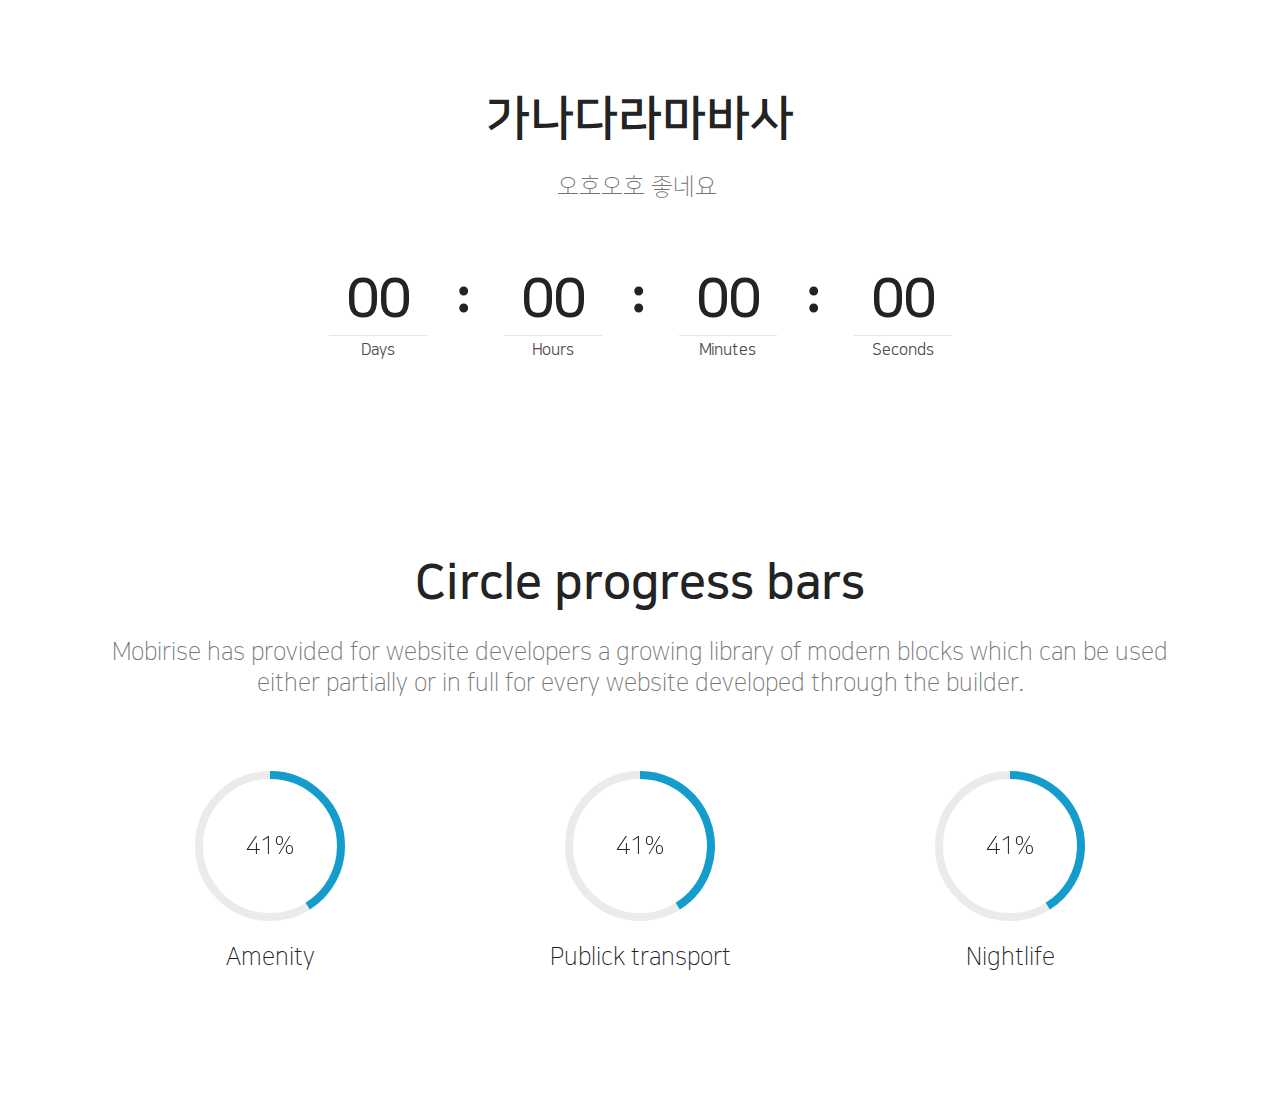
==== index.html @ 9efd8851 "create github pages" ====
<!DOCTYPE html>
<html  >
<head>
  <!-- Site made with Mobirise Website Builder v4.12.3, https://mobirise.com -->
  <meta charset="UTF-8">
  <meta http-equiv="X-UA-Compatible" content="IE=edge">
  <meta name="generator" content="Mobirise v4.12.3, mobirise.com">
  <meta name="viewport" content="width=device-width, initial-scale=1, minimum-scale=1">
  <link rel="shortcut icon" href="assets/images/logo4.png" type="image/x-icon">
  <meta name="description" content="">
  
  
  <title>Home</title>
  <link rel="stylesheet" href="assets/bootstrap/css/bootstrap.min.css">
  <link rel="stylesheet" href="assets/bootstrap/css/bootstrap-grid.min.css">
  <link rel="stylesheet" href="assets/bootstrap/css/bootstrap-reboot.min.css">
  <link rel="stylesheet" href="assets/tether/tether.min.css">
  <link rel="stylesheet" href="assets/as-pie-progress/css/progress.min.css">
  <link rel="stylesheet" href="assets/theme/css/style.css">
  <link href="assets/fonts/style.css" rel="stylesheet">
  <link rel="preload" as="style" href="assets/mobirise/css/mbr-additional.css"><link rel="stylesheet" href="assets/mobirise/css/mbr-additional.css" type="text/css">
  
  
  
</head>
<body>
  <section class="countdown1 cid-rYhHGuuMRI" id="countdown1-1">
    
    
    
    <div class="container ">
        <h2 class="mbr-section-title pb-3 align-center mbr-fonts-style display-2">가나다라마바사</h2>
        <h3 class="mbr-section-subtitle align-center mbr-fonts-style display-5">오호오호 좋네요&nbsp;</h3>
        
    </div>
    <div class="container countdown-cont align-center">
        <div class="daysCountdown col-xs-3 col-sm-3 col-md-3" title="Days"></div>
        <div class="hoursCountdown col-xs-3 col-sm-3 col-md-3" title="Hours"></div> 
        <div class="minutesCountdown col-xs-3 col-sm-3 col-md-3" title="Minutes"></div> 
        <div class="secondsCountdown col-xs-3 col-sm-3 col-md-3" title="Seconds"></div>
        <div class="countdown pt-5 mt-2" data-due-date="2018/01/01"> 
        </div>
    </div>
</section>

<section class="engine"><a href="https://mobirise.info/m">free web design templates</a></section><section class="progress-bars3 cid-rYhHFiGrD3" id="progress-bars3-0">
 
     

    
    
    <div class="container">
        <h2 class="mbr-section-title pb-3 align-center mbr-fonts-style display-2">
            Circle progress bars
        </h2>

        <h3 class="mbr-section-subtitle mbr-fonts-style display-5">
            Mobirise has provided for website developers a growing library of modern blocks which can be used either partially or in full for every website developed through the builder.
        </h3>
    
        <div class="media-container-row pt-5 mt-2">
            <div class="card p-3 align-center">
                <div class="wrap">
                    <div class="pie_progress progress1" role="progressbar" data-goal="50">
                        <p class="pie_progress__number mbr-fonts-style display-5"></p>
                    </div>
                </div> 
                <div class="mbr-crt-title pt-3">
                    <h4 class="card-title py-2 mbr-fonts-style display-5">
                        Amenity
                    </h4>
                </div>                 
            </div>

            <div class="card p-3 align-center">
                <div class="wrap">
                    <div class="pie_progress progress2" role="progressbar" data-goal="60">
                        <p class="pie_progress__number mbr-fonts-style display-5"></p>
                    </div>
                </div> 
                <div class="mbr-crt-title pt-3">
                    <h4 class="card-title py-2 mbr-fonts-style display-5">
                        Publick transport
                    </h4>
                </div>                 
            </div>

            <div class="card p-3 align-center">
                <div class="wrap">
                    <div class="pie_progress progress3" role="progressbar" data-goal="77">
                        <p class="pie_progress__number mbr-fonts-style display-5">77%</p>
                    </div>
                </div> 
                <div class="mbr-crt-title pt-3">
                    <h4 class="card-title py-2 mbr-fonts-style display-5">
                        Nightlife
                    </h4>
                </div>                 
            </div>

            

            

            
        </div>
</div></section>


  <script src="assets/web/assets/jquery/jquery.min.js"></script>
  <script src="assets/popper/popper.min.js"></script>
  <script src="assets/bootstrap/js/bootstrap.min.js"></script>
  <script src="assets/tether/tether.min.js"></script>
  <script src="assets/smoothscroll/smooth-scroll.js"></script>
  <script src="assets/countdown/jquery.countdown.min.js"></script>
  <script src="assets/as-pie-progress/jquery-as-pie-progress.min.js"></script>
  <script src="assets/theme/js/script.js"></script>
  
  
</body>
</html>
---- assets/as-pie-progress/css/progress.min.css ----
/**
* jQuery asPieProgress
* A jQuery plugin that animate the progress bar
* Compiled: Fri Sep 02 2016 14:07:00 GMT+0800 (CST)
* @version v0.3.4
* @link https://github.com/amazingSurge/jquery-asPieProgress
* @copyright LGPL-3.0
*/
.pie_progress{position:relative;text-align:center;-webkit-transform-style:preserve-3d;transform-style:preserve-3d}.pie_progress svg{margin:0 auto}.pie_progress__content,.pie_progress__icon,.pie_progress__label,.pie_progress__number{position:absolute;top:50%;left:0;width:100%;-webkit-transform:translateY(-50%);-ms-transform:translateY(-50%);transform:translateY(-50%)}.pie_progress__number{font-size:42px}.pie_progress__label{margin-top:32px;font-size:12px}.pie_progress__svg{position:relative;display:inline-block;width:100%;padding-bottom:100%;overflow:hidden;vertical-align:middle}.pie_progress__svg svg{position:absolute;top:0;left:0;display:inline-block}
---- assets/theme/css/style.css ----
@charset "UTF-8";
/*!
 * Mobirise v4 theme (https://mobirise.com/)
 * Copyright 2017 Mobirise
 */
section {
  background-color: #eeeeee;
}

body {
  font-style: normal;
  line-height: 1.5;
}

section,
.container,
.container-fluid {
  position: relative;
  word-wrap: break-word;
}

a.mbr-iconfont:hover {
  text-decoration: none;
}

.article .lead p,
.article .lead ul,
.article .lead ol,
.article .lead pre,
.article .lead blockquote {
  margin-bottom: 0;
}

ul,
ol,
pre,
blockquote {
  margin-bottom: 2.3125rem;
}

pre {
  background: #f4f4f4;
  padding: 10px 24px;
  white-space: pre-wrap;
}

.inactive {
  -webkit-user-select: none;
  -moz-user-select: none;
  -ms-user-select: none;
  user-select: none;
  pointer-events: none;
  -webkit-user-drag: none;
  user-drag: none;
}

.mbr-section__comments .row {
  justify-content: center;
  -webkit-justify-content: center;
}

a {
  font-style: normal;
  font-weight: 400;
  cursor: pointer;
}
a, a:hover {
  text-decoration: none;
}

figure {
  margin-bottom: 0;
}

body {
  color: #232323;
}

h1,
h2,
h3,
h4,
h5,
h6,
.h1,
.h2,
.h3,
.h4,
.h5,
.h6,
.display-1,
.display-2,
.display-3,
.display-4 {
  line-height: 1;
  word-break: break-word;
  word-wrap: break-word;
}

.mbr-section-title {
  font-style: normal;
  line-height: 1.2;
}

.mbr-section-subtitle {
  line-height: 1.3;
}

.mbr-text {
  font-style: normal;
  line-height: 1.6;
}

b,
strong {
  font-weight: bold;
}

blockquote {
  padding: 10px 0 10px 20px;
  position: relative;
  border-left: 2px solid;
  border-color: #ff3366;
}

input:-webkit-autofill, input:-webkit-autofill:hover, input:-webkit-autofill:focus, input:-webkit-autofill:active {
  transition-delay: 9999s;
  transition-property: background-color, color;
}

textarea[type=hidden] {
  display: none;
}

body {
  position: relative;
}

section {
  background-position: 50% 50%;
  background-repeat: no-repeat;
  background-size: cover;
}
section .mbr-background-video,
section .mbr-background-video-preview {
  position: absolute;
  bottom: 0;
  left: 0;
  right: 0;
  top: 0;
}

.hidden {
  visibility: hidden;
}

.mbr-z-index20 {
  z-index: 20;
}

/*! Base colors */
.mbr-white {
  color: #ffffff;
}

.mbr-black {
  color: #000000;
}

.mbr-bg-white {
  background-color: #ffffff;
}

.mbr-bg-black {
  background-color: #000000;
}

/*! Text-aligns */
.align-left {
  text-align: left;
}

.align-center {
  text-align: center;
}

.align-right {
  text-align: right;
}

@media (max-width: 767px) {
  .align-left,
.align-center,
.align-right,
.mbr-section-btn,
.mbr-section-title {
    text-align: center;
  }
}
/*! Font-weight  */
.mbr-light {
  font-weight: 300;
}

.mbr-regular {
  font-weight: 400;
}

.mbr-semibold {
  font-weight: 500;
}

.mbr-bold {
  font-weight: 700;
}

/*! Media  */
.media-size-item {
  -webkit-flex: 1 1 auto;
  -moz-flex: 1 1 auto;
  -ms-flex: 1 1 auto;
  -o-flex: 1 1 auto;
  flex: 1 1 auto;
}

.media-content {
  -webkit-flex-basis: 100%;
  flex-basis: 100%;
}

.media-container-row {
  display: -ms-flexbox;
  display: -webkit-flex;
  display: flex;
  -webkit-flex-direction: row;
  -ms-flex-direction: row;
  flex-direction: row;
  -webkit-flex-wrap: wrap;
  -ms-flex-wrap: wrap;
  flex-wrap: wrap;
  -webkit-justify-content: center;
  -ms-flex-pack: center;
  justify-content: center;
  -webkit-align-content: center;
  -ms-flex-line-pack: center;
  align-content: center;
  -webkit-align-items: start;
  -ms-flex-align: start;
  align-items: start;
}
.media-container-row .media-size-item {
  width: 400px;
}

.media-container-column {
  display: -ms-flexbox;
  display: -webkit-flex;
  display: flex;
  -webkit-flex-direction: column;
  -ms-flex-direction: column;
  flex-direction: column;
  -webkit-flex-wrap: wrap;
  -ms-flex-wrap: wrap;
  flex-wrap: wrap;
  -webkit-justify-content: center;
  -ms-flex-pack: center;
  justify-content: center;
  -webkit-align-content: center;
  -ms-flex-line-pack: center;
  align-content: center;
  -webkit-align-items: stretch;
  -ms-flex-align: stretch;
  align-items: stretch;
}
.media-container-column > * {
  width: 100%;
}

@media (min-width: 992px) {
  .media-container-row {
    -webkit-flex-wrap: nowrap;
    -ms-flex-wrap: nowrap;
    flex-wrap: nowrap;
  }
}
figure {
  overflow: hidden;
}

figure[mbr-media-size] {
  transition: width 0.1s;
}

.mbr-figure img,
.mbr-figure iframe {
  display: block;
  width: 100%;
}

.card {
  background-color: transparent;
  border: none;
}

.card-box {
  width: 100%;
}

.card-img {
  text-align: center;
  flex-shrink: 0;
  -webkit-flex-shrink: 0;
}

.media {
  max-width: 100%;
  margin: 0 auto;
}

.mbr-figure {
  -ms-flex-item-align: center;
  -ms-grid-row-align: center;
  -webkit-align-self: center;
  align-self: center;
}

.media-container > div {
  max-width: 100%;
}

.mbr-figure img,
.card-img img {
  width: 100%;
}

@media (max-width: 991px) {
  .media-size-item {
    width: auto !important;
  }

  .media {
    width: auto;
  }

  .mbr-figure {
    width: 100% !important;
  }
}
/*! Buttons */
.btn {
  font-weight: 500;
  border-width: 2px;
  font-style: normal;
  letter-spacing: 1px;
  margin: 0.4rem 0.8rem;
  white-space: normal;
  -webkit-transition: all 0.3s ease-in-out;
  -moz-transition: all 0.3s ease-in-out;
  transition: all 0.3s ease-in-out;
  display: inline-flex;
  align-items: center;
  justify-content: center;
  word-break: break-word;
  -webkit-align-items: center;
  -webkit-justify-content: center;
  display: -webkit-inline-flex;
}

.btn-sm {
  font-weight: 500;
  letter-spacing: 1px;
  -webkit-transition: all 0.3s ease-in-out;
  -moz-transition: all 0.3s ease-in-out;
  transition: all 0.3s ease-in-out;
}

.btn-md {
  font-weight: 500;
  letter-spacing: 1px;
  margin: 0.4rem 0.8rem !important;
  -webkit-transition: all 0.3s ease-in-out;
  -moz-transition: all 0.3s ease-in-out;
  transition: all 0.3s ease-in-out;
}

.btn-lg {
  font-weight: 500;
  letter-spacing: 1px;
  margin: 0.4rem 0.8rem !important;
  -webkit-transition: all 0.3s ease-in-out;
  -moz-transition: all 0.3s ease-in-out;
  transition: all 0.3s ease-in-out;
}

.mbr-section-btn {
  margin-left: -0.25rem;
  margin-right: -0.25rem;
  font-size: 0;
}

nav .mbr-section-btn {
  margin-left: 0rem;
  margin-right: 0rem;
}

.btn-form {
  border-radius: 0;
}
.btn-form:hover {
  cursor: pointer;
}

/*! Btn icon margin */
.btn .mbr-iconfont,
.btn.btn-sm .mbr-iconfont {
  cursor: pointer;
  margin-right: 0.5rem;
}

.btn.btn-md .mbr-iconfont,
.btn.btn-md .mbr-iconfont {
  margin-right: 0.8rem;
}

.mbr-regular {
  font-weight: 400;
}

.mbr-semibold {
  font-weight: 500;
}

.mbr-bold {
  font-weight: 700;
}

[type=submit] {
  -webkit-appearance: none;
}

/*! Full-screen */
.mbr-fullscreen .mbr-overlay {
  min-height: 100vh;
}

.mbr-fullscreen {
  display: flex;
  display: -webkit-flex;
  display: -moz-flex;
  display: -ms-flex;
  display: -o-flex;
  align-items: center;
  -webkit-align-items: center;
  min-height: 100vh;
  padding-top: 3rem;
  padding-bottom: 3rem;
}

/*! Map */
.map {
  height: 25rem;
  position: relative;
}
.map iframe {
  width: 100%;
  height: 100%;
}

.mbr-overlay {
  background-color: #000;
  bottom: 0;
  left: 0;
  opacity: 0.5;
  position: absolute;
  right: 0;
  top: 0;
  z-index: 0;
  pointer-events: none;
}

/* Form */
blockquote {
  font-style: italic;
  padding: 10px 0 10px 20px;
  font-size: 1.09rem;
  position: relative;
  border-width: 3px;
}

.form-control {
  background-color: #f5f5f5;
  box-shadow: none;
  color: #565656;
  line-height: 1.43;
  min-height: 3.5em;
  padding: 1.07em 0.5em;
}
.form-control, .form-control:focus {
  border: 1px solid #e8e8e8;
}
.form-active .form-control:invalid {
  border-color: red;
}

.form-control-label {
  position: relative;
  cursor: pointer;
  margin-bottom: 0.357em;
  padding: 0;
}

.alert {
  color: #ffffff;
  border-radius: 0;
  border: 0;
  font-size: 0.875rem;
  line-height: 1.5;
  margin-bottom: 1.875rem;
  padding: 1.25rem;
  position: relative;
}
.alert.alert-form::after {
  background-color: inherit;
  bottom: -7px;
  content: "";
  display: block;
  height: 14px;
  left: 50%;
  margin-left: -7px;
  position: absolute;
  transform: rotate(45deg);
  width: 14px;
  -webkit-transform: rotate(45deg);
}

.form-asterisk {
  font-family: initial;
  position: absolute;
  top: -2px;
  font-weight: normal;
}

/*! Scroll to top arrow */
#scrollToTop a i:before {
  content: "";
  position: absolute;
  height: 40%;
  top: 25%;
  background: #fff;
  width: 2px;
  left: calc(50% - 1px);
}
#scrollToTop a i:after {
  content: "";
  position: absolute;
  display: block;
  border-top: 2px solid #fff;
  border-right: 2px solid #fff;
  width: 40%;
  height: 40%;
  left: 30%;
  bottom: 30%;
  transform: rotate(135deg);
  -webkit-transform: rotate(135deg);
}

.mbr-arrow-up {
  bottom: 25px;
  right: 90px;
  position: fixed;
  text-align: right;
  z-index: 5000;
  color: #ffffff;
  font-size: 32px;
  transform: rotate(180deg);
  -webkit-transform: rotate(180deg);
}

.mbr-arrow-up a {
  background: rgba(0, 0, 0, 0.2);
  border-radius: 3px;
  color: #fff;
  display: inline-block;
  height: 60px;
  width: 60px;
  outline-style: none !important;
  position: relative;
  text-decoration: none;
  transition: all 0.3s ease-in-out;
  cursor: pointer;
  text-align: center;
}
.mbr-arrow-up a:hover {
  background-color: rgba(0, 0, 0, 0.4);
}
.mbr-arrow-up a i {
  line-height: 60px;
}

.mbr-arrow-up-icon {
  display: block;
  color: #fff;
}

.mbr-arrow-up-icon::before {
  content: "›";
  display: inline-block;
  font-family: serif;
  font-size: 32px;
  line-height: 1;
  font-style: normal;
  position: relative;
  top: 6px;
  left: -4px;
  -webkit-transform: rotate(-90deg);
  transform: rotate(-90deg);
}

/*! Arrow Down */
.mbr-arrow {
  position: absolute;
  bottom: 45px;
  left: 50%;
  width: 60px;
  height: 60px;
  cursor: pointer;
  background-color: rgba(80, 80, 80, 0.5);
  border-radius: 50%;
  -webkit-transform: translateX(-50%);
  transform: translateX(-50%);
}
.mbr-arrow > a {
  display: inline-block;
  text-decoration: none;
  outline-style: none;
  -webkit-animation: arrowdown 1.7s ease-in-out infinite;
  animation: arrowdown 1.7s ease-in-out infinite;
}
.mbr-arrow > a > i {
  position: absolute;
  top: -2px;
  left: 15px;
  font-size: 2rem;
}

@keyframes arrowdown {
  0% {
    transform: translateY(0px);
    -webkit-transform: translateY(0px);
  }
  50% {
    transform: translateY(-5px);
    -webkit-transform: translateY(-5px);
  }
  100% {
    transform: translateY(0px);
    -webkit-transform: translateY(0px);
  }
}
@-webkit-keyframes arrowdown {
  0% {
    transform: translateY(0px);
    -webkit-transform: translateY(0px);
  }
  50% {
    transform: translateY(-5px);
    -webkit-transform: translateY(-5px);
  }
  100% {
    transform: translateY(0px);
    -webkit-transform: translateY(0px);
  }
}
@media (max-width: 500px) {
  .mbr-arrow-up {
    left: 50%;
    right: auto;
    transform: translateX(-50%) rotate(180deg);
    -webkit-transform: translateX(-50%) rotate(180deg);
  }
}
/*Gradients animation*/
@keyframes gradient-animation {
  from {
    background-position: 0% 100%;
    animation-timing-function: ease-in-out;
  }
  to {
    background-position: 100% 0%;
    animation-timing-function: ease-in-out;
  }
}
@-webkit-keyframes gradient-animation {
  from {
    background-position: 0% 100%;
    animation-timing-function: ease-in-out;
  }
  to {
    background-position: 100% 0%;
    animation-timing-function: ease-in-out;
  }
}
.bg-gradient {
  background-size: 200% 200%;
  animation: gradient-animation 5s infinite alternate;
  -webkit-animation: gradient-animation 5s infinite alternate;
}

.menu .navbar-brand {
  display: -webkit-flex;
}
.menu .navbar-brand span {
  display: flex;
  display: -webkit-flex;
}
.menu .navbar-brand .navbar-caption-wrap {
  display: -webkit-flex;
}
.menu .navbar-brand .navbar-logo img {
  display: -webkit-flex;
}
@media (min-width: 768px) and (max-width: 1023px) {
  .menu .navbar-toggleable-sm .navbar-nav {
    display: -webkit-box;
    display: -webkit-flex;
    display: -ms-flexbox;
  }
}
@media (max-width: 1023px) {
  .menu .navbar-collapse {
    max-height: 93.5vh;
  }
  .menu .navbar-collapse.show {
    overflow: auto;
  }
}
@media (min-width: 1024px) {
  .menu .navbar-nav.nav-dropdown {
    display: -webkit-flex;
  }
  .menu .navbar-toggleable-sm .navbar-collapse {
    display: -webkit-flex !important;
  }
  .menu .collapsed .navbar-collapse {
    max-height: 93.5vh;
  }
  .menu .collapsed .navbar-collapse.show {
    overflow: auto;
  }
}
@media (max-width: 767px) {
  .menu .navbar-collapse {
    max-height: 80vh;
  }
}

/* Others*/
.note-check a[data-value=Rubik] {
  font-style: normal;
}

.mbr-arrow a {
  color: #ffffff;
}

@media (max-width: 767px) {
  .mbr-arrow {
    display: none;
  }
}
.navbar {
  display: -webkit-flex;
  -webkit-flex-wrap: wrap;
  -webkit-align-items: center;
  -webkit-justify-content: space-between;
}

.navbar-collapse {
  -webkit-flex-basis: 100%;
  -webkit-flex-grow: 1;
  -webkit-align-items: center;
}

.nav-dropdown .link {
  padding: 0.667em 1.667em !important;
  margin: 0 !important;
}

.nav {
  display: -webkit-flex;
  -webkit-flex-wrap: wrap;
}

.row {
  display: -webkit-flex;
  -webkit-flex-wrap: wrap;
}

.justify-content-center {
  -webkit-justify-content: center;
}

.form-inline {
  display: -webkit-flex;
  -webkit-flex-flow: row wrap;
  -webkit-align-items: center;
}

.card-wrapper {
  -webkit-flex: 1;
}

.carousel-control {
  z-index: 10;
  display: -webkit-flex;
  -webkit-align-items: center;
  -webkit-justify-content: center;
}

.carousel-controls {
  display: -webkit-flex;
}

.media {
  display: -webkit-flex;
}

.form-group:focus {
  outline: none;
}

.jq-selectbox__select {
  padding: 1.07em 0.5em;
  position: absolute;
  top: 0;
  left: 0;
  width: 100%;
}

.jq-selectbox__dropdown {
  position: absolute;
  top: 100%;
  left: 0 !important;
  width: 100% !important;
}

.jq-selectbox__trigger-arrow {
  transform: translateY(-50%);
}

.jq-selectbox li {
  padding: 1.07em 0.5em;
}

input[type=range] {
  padding-left: 0 !important;
  padding-right: 0 !important;
}

.modal-dialog,
.modal-content {
  height: 100%;
}

.modal-dialog .carousel-inner {
  height: calc(100vh - 1.75rem);
}
@media (max-width: 575px) {
  .modal-dialog .carousel-inner {
    height: calc(100vh - 1rem);
  }
}

.carousel-item {
  text-align: center;
}

.carousel-item img {
  margin: auto;
}

.navbar-toggler {
  -webkit-align-self: flex-start;
  -ms-flex-item-align: start;
  align-self: flex-start;
  padding: 0.25rem 0.75rem;
  font-size: 1.25rem;
  line-height: 1;
  background: transparent;
  border: 1px solid transparent;
  -webkit-border-radius: 0.25rem;
  border-radius: 0.25rem;
}

.navbar-toggler:focus,
.navbar-toggler:hover {
  text-decoration: none;
}

.navbar-toggler-icon {
  display: inline-block;
  width: 1.5em;
  height: 1.5em;
  vertical-align: middle;
  content: "";
  background: no-repeat center center;
  -webkit-background-size: 100% 100%;
  -o-background-size: 100% 100%;
  background-size: 100% 100%;
}

.navbar-toggler-left {
  position: absolute;
  left: 1rem;
}

.navbar-toggler-right {
  position: absolute;
  right: 1rem;
}

@media (max-width: 575px) {
  .navbar-toggleable .navbar-nav .dropdown-menu {
    position: static;
    float: none;
  }

  .navbar-toggleable > .container {
    padding-right: 0;
    padding-left: 0;
  }
}
@media (min-width: 576px) {
  .navbar-toggleable {
    -webkit-box-orient: horizontal;
    -webkit-box-direction: normal;
    -webkit-flex-direction: row;
    -ms-flex-direction: row;
    flex-direction: row;
    -webkit-flex-wrap: nowrap;
    -ms-flex-wrap: nowrap;
    flex-wrap: nowrap;
    -webkit-box-align: center;
    -webkit-align-items: center;
    -ms-flex-align: center;
    align-items: center;
  }

  .navbar-toggleable .navbar-nav {
    -webkit-box-orient: horizontal;
    -webkit-box-direction: normal;
    -webkit-flex-direction: row;
    -ms-flex-direction: row;
    flex-direction: row;
  }

  .navbar-toggleable .navbar-nav .nav-link {
    padding-right: 0.5rem;
    padding-left: 0.5rem;
  }

  .navbar-toggleable > .container {
    display: -webkit-box;
    display: -webkit-flex;
    display: -ms-flexbox;
    display: flex;
    -webkit-flex-wrap: nowrap;
    -ms-flex-wrap: nowrap;
    flex-wrap: nowrap;
    -webkit-box-align: center;
    -webkit-align-items: center;
    -ms-flex-align: center;
    align-items: center;
  }

  .navbar-toggleable .navbar-collapse {
    display: -webkit-box !important;
    display: -webkit-flex !important;
    display: -ms-flexbox !important;
    display: flex !important;
    width: 100%;
  }

  .navbar-toggleable .navbar-toggler {
    display: none;
  }
}
@media (max-width: 767px) {
  .navbar-toggleable-sm .navbar-nav .dropdown-menu {
    position: static;
    float: none;
  }

  .navbar-toggleable-sm > .container {
    padding-right: 0;
    padding-left: 0;
  }
}
@media (min-width: 768px) {
  .navbar-toggleable-sm {
    -webkit-box-orient: horizontal;
    -webkit-box-direction: normal;
    -webkit-flex-direction: row;
    -ms-flex-direction: row;
    flex-direction: row;
    -webkit-flex-wrap: nowrap;
    -ms-flex-wrap: nowrap;
    flex-wrap: nowrap;
    -webkit-box-align: center;
    -webkit-align-items: center;
    -ms-flex-align: center;
    align-items: center;
  }

  .navbar-toggleable-sm .navbar-nav {
    -webkit-box-orient: horizontal;
    -webkit-box-direction: normal;
    -webkit-flex-direction: row;
    -ms-flex-direction: row;
    flex-direction: row;
  }

  .navbar-toggleable-sm .navbar-nav .nav-link {
    padding-right: 0.5rem;
    padding-left: 0.5rem;
  }

  .navbar-toggleable-sm > .container {
    display: -webkit-box;
    display: -webkit-flex;
    display: -ms-flexbox;
    display: flex;
    -webkit-flex-wrap: nowrap;
    -ms-flex-wrap: nowrap;
    flex-wrap: nowrap;
    -webkit-box-align: center;
    -webkit-align-items: center;
    -ms-flex-align: center;
    align-items: center;
  }

  .navbar-toggleable-sm .navbar-collapse {
    display: none;
    width: 100%;
  }

  .navbar-toggleable-sm .navbar-toggler {
    display: none;
  }
}
@media (max-width: 1023px) {
  .navbar-toggleable-md .navbar-nav .dropdown-menu {
    position: static;
    float: none;
  }

  .navbar-toggleable-md > .container {
    padding-right: 0;
    padding-left: 0;
  }
}
@media (min-width: 1024px) {
  .navbar-toggleable-md {
    -webkit-box-orient: horizontal;
    -webkit-box-direction: normal;
    -webkit-flex-direction: row;
    -ms-flex-direction: row;
    flex-direction: row;
    -webkit-flex-wrap: nowrap;
    -ms-flex-wrap: nowrap;
    flex-wrap: nowrap;
    -webkit-box-align: center;
    -webkit-align-items: center;
    -ms-flex-align: center;
    align-items: center;
  }

  .navbar-toggleable-md .navbar-nav {
    -webkit-box-orient: horizontal;
    -webkit-box-direction: normal;
    -webkit-flex-direction: row;
    -ms-flex-direction: row;
    flex-direction: row;
  }

  .navbar-toggleable-md .navbar-nav .nav-link {
    padding-right: 0.5rem;
    padding-left: 0.5rem;
  }

  .navbar-toggleable-md > .container {
    display: -webkit-box;
    display: -webkit-flex;
    display: -ms-flexbox;
    display: flex;
    -webkit-flex-wrap: nowrap;
    -ms-flex-wrap: nowrap;
    flex-wrap: nowrap;
    -webkit-box-align: center;
    -webkit-align-items: center;
    -ms-flex-align: center;
    align-items: center;
  }

  .navbar-toggleable-md .navbar-collapse {
    display: -webkit-box !important;
    display: -webkit-flex !important;
    display: -ms-flexbox !important;
    display: flex !important;
    width: 100%;
  }

  .navbar-toggleable-md .navbar-toggler {
    display: none;
  }
}
@media (max-width: 1199px) {
  .navbar-toggleable-lg .navbar-nav .dropdown-menu {
    position: static;
    float: none;
  }

  .navbar-toggleable-lg > .container {
    padding-right: 0;
    padding-left: 0;
  }
}
@media (min-width: 1200px) {
  .navbar-toggleable-lg {
    -webkit-box-orient: horizontal;
    -webkit-box-direction: normal;
    -webkit-flex-direction: row;
    -ms-flex-direction: row;
    flex-direction: row;
    -webkit-flex-wrap: nowrap;
    -ms-flex-wrap: nowrap;
    flex-wrap: nowrap;
    -webkit-box-align: center;
    -webkit-align-items: center;
    -ms-flex-align: center;
    align-items: center;
  }

  .navbar-toggleable-lg .navbar-nav {
    -webkit-box-orient: horizontal;
    -webkit-box-direction: normal;
    -webkit-flex-direction: row;
    -ms-flex-direction: row;
    flex-direction: row;
  }

  .navbar-toggleable-lg .navbar-nav .nav-link {
    padding-right: 0.5rem;
    padding-left: 0.5rem;
  }

  .navbar-toggleable-lg > .container {
    display: -webkit-box;
    display: -webkit-flex;
    display: -ms-flexbox;
    display: flex;
    -webkit-flex-wrap: nowrap;
    -ms-flex-wrap: nowrap;
    flex-wrap: nowrap;
    -webkit-box-align: center;
    -webkit-align-items: center;
    -ms-flex-align: center;
    align-items: center;
  }

  .navbar-toggleable-lg .navbar-collapse {
    display: -webkit-box !important;
    display: -webkit-flex !important;
    display: -ms-flexbox !important;
    display: flex !important;
    width: 100%;
  }

  .navbar-toggleable-lg .navbar-toggler {
    display: none;
  }
}
.navbar-toggleable-xl {
  -webkit-box-orient: horizontal;
  -webkit-box-direction: normal;
  -webkit-flex-direction: row;
  -ms-flex-direction: row;
  flex-direction: row;
  -webkit-flex-wrap: nowrap;
  -ms-flex-wrap: nowrap;
  flex-wrap: nowrap;
  -webkit-box-align: center;
  -webkit-align-items: center;
  -ms-flex-align: center;
  align-items: center;
}

.navbar-toggleable-xl .navbar-nav .dropdown-menu {
  position: static;
  float: none;
}

.navbar-toggleable-xl > .container {
  padding-right: 0;
  padding-left: 0;
}

.navbar-toggleable-xl .navbar-nav {
  -webkit-box-orient: horizontal;
  -webkit-box-direction: normal;
  -webkit-flex-direction: row;
  -ms-flex-direction: row;
  flex-direction: row;
}

.navbar-toggleable-xl .navbar-nav .nav-link {
  padding-right: 0.5rem;
  padding-left: 0.5rem;
}

.navbar-toggleable-xl > .container {
  display: -webkit-box;
  display: -webkit-flex;
  display: -ms-flexbox;
  display: flex;
  -webkit-flex-wrap: nowrap;
  -ms-flex-wrap: nowrap;
  flex-wrap: nowrap;
  -webkit-box-align: center;
  -webkit-align-items: center;
  -ms-flex-align: center;
  align-items: center;
}

.navbar-toggleable-xl .navbar-collapse {
  display: -webkit-box !important;
  display: -webkit-flex !important;
  display: -ms-flexbox !important;
  display: flex !important;
  width: 100%;
}

.navbar-toggleable-xl .navbar-toggler {
  display: none;
}

.card-img {
  width: auto;
}

.menu .navbar.collapsed:not(.beta-menu) {
  flex-direction: column;
  -webkit-flex-direction: column;
}

.carousel-item.active,
.carousel-item-next,
.carousel-item-prev {
  display: -webkit-box;
  display: -webkit-flex;
  display: -ms-flexbox;
  display: flex;
}

.note-air-layout .dropup .dropdown-menu,
.note-air-layout .navbar-fixed-bottom .dropdown .dropdown-menu {
  bottom: initial !important;
}

html,
body {
  height: auto;
  min-height: 100vh;
}

.dropup .dropdown-toggle::after {
  display: none;
}.engine {
	position: absolute;
	text-indent: -2400px;
	text-align: center;
	padding: 0;
	top: 0;
	left: -2400px;
}
---- assets/fonts/style.css ----
@font-face {
   font-family: 'NanumSquareEB';
   font-display: swap;
   src: url('NanumSquareEB/font.ttf');
}
@font-face {
   font-family: 'NanumSquareB';
   font-display: swap;
   src: url('NanumSquareB/font.ttf');
}
@font-face {
   font-family: 'NanumSquareL';
   font-display: swap;
   src: url('NanumSquareL/font.ttf');
}
@font-face {
   font-family: 'NanumSquareR';
   font-display: swap;
   src: url('NanumSquareR/font.ttf');
}
---- assets/mobirise/css/mbr-additional.css ----
body {
  font-family: Rubik;
}
.display-1 {
  font-family: 'NanumSquareEB';
  font-size: 4.25rem;
  font-display: swap;
}
.display-1 > .mbr-iconfont {
  font-size: 6.8rem;
}
.display-2 {
  font-family: 'NanumSquareB';
  font-size: 3rem;
  font-display: swap;
}
.display-2 > .mbr-iconfont {
  font-size: 4.8rem;
}
.display-4 {
  font-family: 'NanumSquareEB';
  font-size: 1rem;
  font-display: swap;
}
.display-4 > .mbr-iconfont {
  font-size: 1.6rem;
}
.display-5 {
  font-family: 'NanumSquareL';
  font-size: 1.5rem;
  font-display: swap;
}
.display-5 > .mbr-iconfont {
  font-size: 2.4rem;
}
.display-7 {
  font-family: 'NanumSquareR';
  font-size: 1rem;
  font-display: swap;
}
.display-7 > .mbr-iconfont {
  font-size: 1.6rem;
}
/* ---- Fluid typography for mobile devices ---- */
/* 1.4 - font scale ratio ( bootstrap == 1.42857 ) */
/* 100vw - current viewport width */
/* (48 - 20)  48 == 48rem == 768px, 20 == 20rem == 320px(minimal supported viewport) */
/* 0.65 - min scale variable, may vary */
@media (max-width: 768px) {
  .display-1 {
    font-size: 3.4rem;
    font-size: calc( 2.1374999999999997rem + (4.25 - 2.1374999999999997) * ((100vw - 20rem) / (48 - 20)));
    line-height: calc( 1.4 * (2.1374999999999997rem + (4.25 - 2.1374999999999997) * ((100vw - 20rem) / (48 - 20))));
  }
  .display-2 {
    font-size: 2.4rem;
    font-size: calc( 1.7rem + (3 - 1.7) * ((100vw - 20rem) / (48 - 20)));
    line-height: calc( 1.4 * (1.7rem + (3 - 1.7) * ((100vw - 20rem) / (48 - 20))));
  }
  .display-4 {
    font-size: 0.8rem;
    font-size: calc( 1rem + (1 - 1) * ((100vw - 20rem) / (48 - 20)));
    line-height: calc( 1.4 * (1rem + (1 - 1) * ((100vw - 20rem) / (48 - 20))));
  }
  .display-5 {
    font-size: 1.2rem;
    font-size: calc( 1.175rem + (1.5 - 1.175) * ((100vw - 20rem) / (48 - 20)));
    line-height: calc( 1.4 * (1.175rem + (1.5 - 1.175) * ((100vw - 20rem) / (48 - 20))));
  }
}
/* Buttons */
.btn {
  padding: 1rem 3rem;
  border-radius: 3px;
}
.btn-sm {
  padding: 0.6rem 1.5rem;
  border-radius: 3px;
}
.btn-md {
  padding: 1rem 3rem;
  border-radius: 3px;
}
.btn-lg {
  padding: 1.2rem 3.2rem;
  border-radius: 3px;
}
.bg-primary {
  background-color: #149dcc !important;
}
.bg-success {
  background-color: #f7ed4a !important;
}
.bg-info {
  background-color: #82786e !important;
}
.bg-warning {
  background-color: #879a9f !important;
}
.bg-danger {
  background-color: #b1a374 !important;
}
.btn-primary,
.btn-primary:active {
  background-color: #149dcc !important;
  border-color: #149dcc !important;
  color: #ffffff !important;
}
.btn-primary:hover,
.btn-primary:focus,
.btn-primary.focus,
.btn-primary.active {
  color: #ffffff !important;
  background-color: #0d6786 !important;
  border-color: #0d6786 !important;
}
.btn-primary.disabled,
.btn-primary:disabled {
  color: #ffffff !important;
  background-color: #0d6786 !important;
  border-color: #0d6786 !important;
}
.btn-secondary,
.btn-secondary:active {
  background-color: #ff3366 !important;
  border-color: #ff3366 !important;
  color: #ffffff !important;
}
.btn-secondary:hover,
.btn-secondary:focus,
.btn-secondary.focus,
.btn-secondary.active {
  color: #ffffff !important;
  background-color: #e50039 !important;
  border-color: #e50039 !important;
}
.btn-secondary.disabled,
.btn-secondary:disabled {
  color: #ffffff !important;
  background-color: #e50039 !important;
  border-color: #e50039 !important;
}
.btn-info,
.btn-info:active {
  background-color: #82786e !important;
  border-color: #82786e !important;
  color: #ffffff !important;
}
.btn-info:hover,
.btn-info:focus,
.btn-info.focus,
.btn-info.active {
  color: #ffffff !important;
  background-color: #59524b !important;
  border-color: #59524b !important;
}
.btn-info.disabled,
.btn-info:disabled {
  color: #ffffff !important;
  background-color: #59524b !important;
  border-color: #59524b !important;
}
.btn-success,
.btn-success:active {
  background-color: #f7ed4a !important;
  border-color: #f7ed4a !important;
  color: #3f3c03 !important;
}
.btn-success:hover,
.btn-success:focus,
.btn-success.focus,
.btn-success.active {
  color: #3f3c03 !important;
  background-color: #eadd0a !important;
  border-color: #eadd0a !important;
}
.btn-success.disabled,
.btn-success:disabled {
  color: #3f3c03 !important;
  background-color: #eadd0a !important;
  border-color: #eadd0a !important;
}
.btn-warning,
.btn-warning:active {
  background-color: #879a9f !important;
  border-color: #879a9f !important;
  color: #ffffff !important;
}
.btn-warning:hover,
.btn-warning:focus,
.btn-warning.focus,
.btn-warning.active {
  color: #ffffff !important;
  background-color: #617479 !important;
  border-color: #617479 !important;
}
.btn-warning.disabled,
.btn-warning:disabled {
  color: #ffffff !important;
  background-color: #617479 !important;
  border-color: #617479 !important;
}
.btn-danger,
.btn-danger:active {
  background-color: #b1a374 !important;
  border-color: #b1a374 !important;
  color: #ffffff !important;
}
.btn-danger:hover,
.btn-danger:focus,
.btn-danger.focus,
.btn-danger.active {
  color: #ffffff !important;
  background-color: #8b7d4e !important;
  border-color: #8b7d4e !important;
}
.btn-danger.disabled,
.btn-danger:disabled {
  color: #ffffff !important;
  background-color: #8b7d4e !important;
  border-color: #8b7d4e !important;
}
.btn-white {
  color: #333333 !important;
}
.btn-white,
.btn-white:active {
  background-color: #ffffff !important;
  border-color: #ffffff !important;
  color: #808080 !important;
}
.btn-white:hover,
.btn-white:focus,
.btn-white.focus,
.btn-white.active {
  color: #808080 !important;
  background-color: #d9d9d9 !important;
  border-color: #d9d9d9 !important;
}
.btn-white.disabled,
.btn-white:disabled {
  color: #808080 !important;
  background-color: #d9d9d9 !important;
  border-color: #d9d9d9 !important;
}
.btn-black,
.btn-black:active {
  background-color: #333333 !important;
  border-color: #333333 !important;
  color: #ffffff !important;
}
.btn-black:hover,
.btn-black:focus,
.btn-black.focus,
.btn-black.active {
  color: #ffffff !important;
  background-color: #0d0d0d !important;
  border-color: #0d0d0d !important;
}
.btn-black.disabled,
.btn-black:disabled {
  color: #ffffff !important;
  background-color: #0d0d0d !important;
  border-color: #0d0d0d !important;
}
.btn-primary-outline,
.btn-primary-outline:active {
  background: none;
  border-color: #0b566f;
  color: #0b566f;
}
.btn-primary-outline:hover,
.btn-primary-outline:focus,
.btn-primary-outline.focus,
.btn-primary-outline.active {
  color: #ffffff;
  background-color: #149dcc;
  border-color: #149dcc;
}
.btn-primary-outline.disabled,
.btn-primary-outline:disabled {
  color: #ffffff !important;
  background-color: #149dcc !important;
  border-color: #149dcc !important;
}
.btn-secondary-outline,
.btn-secondary-outline:active {
  background: none;
  border-color: #cc0033;
  color: #cc0033;
}
.btn-secondary-outline:hover,
.btn-secondary-outline:focus,
.btn-secondary-outline.focus,
.btn-secondary-outline.active {
  color: #ffffff;
  background-color: #ff3366;
  border-color: #ff3366;
}
.btn-secondary-outline.disabled,
.btn-secondary-outline:disabled {
  color: #ffffff !important;
  background-color: #ff3366 !important;
  border-color: #ff3366 !important;
}
.btn-info-outline,
.btn-info-outline:active {
  background: none;
  border-color: #4b453f;
  color: #4b453f;
}
.btn-info-outline:hover,
.btn-info-outline:focus,
.btn-info-outline.focus,
.btn-info-outline.active {
  color: #ffffff;
  background-color: #82786e;
  border-color: #82786e;
}
.btn-info-outline.disabled,
.btn-info-outline:disabled {
  color: #ffffff !important;
  background-color: #82786e !important;
  border-color: #82786e !important;
}
.btn-success-outline,
.btn-success-outline:active {
  background: none;
  border-color: #d2c609;
  color: #d2c609;
}
.btn-success-outline:hover,
.btn-success-outline:focus,
.btn-success-outline.focus,
.btn-success-outline.active {
  color: #3f3c03;
  background-color: #f7ed4a;
  border-color: #f7ed4a;
}
.btn-success-outline.disabled,
.btn-success-outline:disabled {
  color: #3f3c03 !important;
  background-color: #f7ed4a !important;
  border-color: #f7ed4a !important;
}
.btn-warning-outline,
.btn-warning-outline:active {
  background: none;
  border-color: #55666b;
  color: #55666b;
}
.btn-warning-outline:hover,
.btn-warning-outline:focus,
.btn-warning-outline.focus,
.btn-warning-outline.active {
  color: #ffffff;
  background-color: #879a9f;
  border-color: #879a9f;
}
.btn-warning-outline.disabled,
.btn-warning-outline:disabled {
  color: #ffffff !important;
  background-color: #879a9f !important;
  border-color: #879a9f !important;
}
.btn-danger-outline,
.btn-danger-outline:active {
  background: none;
  border-color: #7a6e45;
  color: #7a6e45;
}
.btn-danger-outline:hover,
.btn-danger-outline:focus,
.btn-danger-outline.focus,
.btn-danger-outline.active {
  color: #ffffff;
  background-color: #b1a374;
  border-color: #b1a374;
}
.btn-danger-outline.disabled,
.btn-danger-outline:disabled {
  color: #ffffff !important;
  background-color: #b1a374 !important;
  border-color: #b1a374 !important;
}
.btn-black-outline,
.btn-black-outline:active {
  background: none;
  border-color: #000000;
  color: #000000;
}
.btn-black-outline:hover,
.btn-black-outline:focus,
.btn-black-outline.focus,
.btn-black-outline.active {
  color: #ffffff;
  background-color: #333333;
  border-color: #333333;
}
.btn-black-outline.disabled,
.btn-black-outline:disabled {
  color: #ffffff !important;
  background-color: #333333 !important;
  border-color: #333333 !important;
}
.btn-white-outline,
.btn-white-outline:active,
.btn-white-outline.active {
  background: none;
  border-color: #ffffff;
  color: #ffffff;
}
.btn-white-outline:hover,
.btn-white-outline:focus,
.btn-white-outline.focus {
  color: #333333;
  background-color: #ffffff;
  border-color: #ffffff;
}
.text-primary {
  color: #149dcc !important;
}
.text-secondary {
  color: #ff3366 !important;
}
.text-success {
  color: #f7ed4a !important;
}
.text-info {
  color: #82786e !important;
}
.text-warning {
  color: #879a9f !important;
}
.text-danger {
  color: #b1a374 !important;
}
.text-white {
  color: #ffffff !important;
}
.text-black {
  color: #000000 !important;
}
a.text-primary:hover,
a.text-primary:focus {
  color: #0b566f !important;
}
a.text-secondary:hover,
a.text-secondary:focus {
  color: #cc0033 !important;
}
a.text-success:hover,
a.text-success:focus {
  color: #d2c609 !important;
}
a.text-info:hover,
a.text-info:focus {
  color: #4b453f !important;
}
a.text-warning:hover,
a.text-warning:focus {
  color: #55666b !important;
}
a.text-danger:hover,
a.text-danger:focus {
  color: #7a6e45 !important;
}
a.text-white:hover,
a.text-white:focus {
  color: #b3b3b3 !important;
}
a.text-black:hover,
a.text-black:focus {
  color: #4d4d4d !important;
}
.alert-success {
  background-color: #70c770;
}
.alert-info {
  background-color: #82786e;
}
.alert-warning {
  background-color: #879a9f;
}
.alert-danger {
  background-color: #b1a374;
}
.mbr-section-btn a.btn:not(.btn-form) {
  border-radius: 100px;
}
.mbr-section-btn a.btn:not(.btn-form):hover,
.mbr-section-btn a.btn:not(.btn-form):focus {
  box-shadow: none !important;
}
.mbr-section-btn a.btn:not(.btn-form):hover,
.mbr-section-btn a.btn:not(.btn-form):focus {
  box-shadow: 0 10px 40px 0 rgba(0, 0, 0, 0.2) !important;
  -webkit-box-shadow: 0 10px 40px 0 rgba(0, 0, 0, 0.2) !important;
}
.mbr-gallery-filter li a {
  border-radius: 100px !important;
}
.mbr-gallery-filter li.active .btn {
  background-color: #149dcc;
  border-color: #149dcc;
  color: #ffffff;
}
.mbr-gallery-filter li.active .btn:focus {
  box-shadow: none;
}
.nav-tabs .nav-link {
  border-radius: 100px !important;
}
a,
a:hover {
  color: #149dcc;
}
.mbr-plan-header.bg-primary .mbr-plan-subtitle,
.mbr-plan-header.bg-primary .mbr-plan-price-desc {
  color: #b4e6f8;
}
.mbr-plan-header.bg-success .mbr-plan-subtitle,
.mbr-plan-header.bg-success .mbr-plan-price-desc {
  color: #ffffff;
}
.mbr-plan-header.bg-info .mbr-plan-subtitle,
.mbr-plan-header.bg-info .mbr-plan-price-desc {
  color: #beb8b2;
}
.mbr-plan-header.bg-warning .mbr-plan-subtitle,
.mbr-plan-header.bg-warning .mbr-plan-price-desc {
  color: #ced6d8;
}
.mbr-plan-header.bg-danger .mbr-plan-subtitle,
.mbr-plan-header.bg-danger .mbr-plan-price-desc {
  color: #dfd9c6;
}
/* Scroll to top button*/
.scrollToTop_wraper {
  display: none;
}
.form-control {
  font-family: 'NanumSquareR';
  font-size: 1rem;
  font-display: swap;
}
.form-control > .mbr-iconfont {
  font-size: 1.6rem;
}
blockquote {
  border-color: #149dcc;
}
/* Forms */
.mbr-form .btn {
  margin: .4rem 0;
}
.mbr-form .input-group-btn a.btn {
  border-radius: 100px !important;
}
.mbr-form .input-group-btn a.btn:hover {
  box-shadow: 0 10px 40px 0 rgba(0, 0, 0, 0.2);
}
.mbr-form .input-group-btn button[type="submit"] {
  border-radius: 100px !important;
  padding: 1rem 3rem;
}
.mbr-form .input-group-btn button[type="submit"]:hover {
  box-shadow: 0 10px 40px 0 rgba(0, 0, 0, 0.2);
}
.form2 .form-control {
  border-top-left-radius: 100px;
  border-bottom-left-radius: 100px;
}
.form2 .input-group-btn a.btn {
  border-top-left-radius: 0 !important;
  border-bottom-left-radius: 0 !important;
}
.form2 .input-group-btn button[type="submit"] {
  border-top-left-radius: 0 !important;
  border-bottom-left-radius: 0 !important;
}
.form3 input[type="email"] {
  border-radius: 100px !important;
}
@media (max-width: 349px) {
  .form2 input[type="email"] {
    border-radius: 100px !important;
  }
  .form2 .input-group-btn a.btn {
    border-radius: 100px !important;
  }
  .form2 .input-group-btn button[type="submit"] {
    border-radius: 100px !important;
  }
}
@media (max-width: 767px) {
  .btn {
    font-size: .75rem !important;
  }
  .btn .mbr-iconfont {
    font-size: 1rem !important;
  }
}
/* Footer */
.mbr-footer-content li::before,
.mbr-footer .mbr-contacts li::before {
  background: #149dcc;
}
.mbr-footer-content li a:hover,
.mbr-footer .mbr-contacts li a:hover {
  color: #149dcc;
}
.footer3 input[type="email"],
.footer4 input[type="email"] {
  border-radius: 100px !important;
}
.footer3 .input-group-btn a.btn,
.footer4 .input-group-btn a.btn {
  border-radius: 100px !important;
}
.footer3 .input-group-btn button[type="submit"],
.footer4 .input-group-btn button[type="submit"] {
  border-radius: 100px !important;
}
/* Headers*/
.header13 .form-inline input[type="email"],
.header14 .form-inline input[type="email"] {
  border-radius: 100px;
}
.header13 .form-inline input[type="text"],
.header14 .form-inline input[type="text"] {
  border-radius: 100px;
}
.header13 .form-inline input[type="tel"],
.header14 .form-inline input[type="tel"] {
  border-radius: 100px;
}
.header13 .form-inline a.btn,
.header14 .form-inline a.btn {
  border-radius: 100px;
}
.header13 .form-inline button,
.header14 .form-inline button {
  border-radius: 100px !important;
}
@media screen and (-ms-high-contrast: active), (-ms-high-contrast: none) {
  .card-wrapper {
    flex: auto !important;
  }
}
.jq-selectbox li:hover,
.jq-selectbox li.selected {
  background-color: #149dcc;
  color: #ffffff;
}
.jq-selectbox .jq-selectbox__trigger-arrow,
.jq-number__spin.minus:after,
.jq-number__spin.plus:after {
  transition: 0.4s;
  border-top-color: currentColor;
  border-bottom-color: currentColor;
}
.jq-selectbox:hover .jq-selectbox__trigger-arrow,
.jq-number__spin.minus:hover:after,
.jq-number__spin.plus:hover:after {
  border-top-color: #149dcc;
  border-bottom-color: #149dcc;
}
.xdsoft_datetimepicker .xdsoft_calendar td.xdsoft_default,
.xdsoft_datetimepicker .xdsoft_calendar td.xdsoft_current,
.xdsoft_datetimepicker .xdsoft_timepicker .xdsoft_time_box > div > div.xdsoft_current {
  color: #ffffff !important;
  background-color: #149dcc !important;
  box-shadow: none !important;
}
.xdsoft_datetimepicker .xdsoft_calendar td:hover,
.xdsoft_datetimepicker .xdsoft_timepicker .xdsoft_time_box > div > div:hover {
  color: #ffffff !important;
  background: #ff3366 !important;
  box-shadow: none !important;
}
.lazy-bg {
  background-image: none !important;
}
.lazy-placeholder:not(section),
.lazy-none {
  display: block;
  position: relative;
  padding-bottom: 56.25%;
}
iframe.lazy-placeholder,
.lazy-placeholder:after {
  content: '';
  position: absolute;
  width: 100px;
  height: 100px;
  background: transparent no-repeat center;
  background-size: contain;
  top: 50%;
  left: 50%;
  transform: translateX(-50%) translateY(-50%);
  background-image: url("data:image/svg+xml;charset=UTF-8,%3csvg width='32' height='32' viewBox='0 0 64 64' xmlns='http://www.w3.org/2000/svg' stroke='%23149dcc' %3e%3cg fill='none' fill-rule='evenodd'%3e%3cg transform='translate(16 16)' stroke-width='2'%3e%3ccircle stroke-opacity='.5' cx='16' cy='16' r='16'/%3e%3cpath d='M32 16c0-9.94-8.06-16-16-16'%3e%3canimateTransform attributeName='transform' type='rotate' from='0 16 16' to='360 16 16' dur='1s' repeatCount='indefinite'/%3e%3c/path%3e%3c/g%3e%3c/g%3e%3c/svg%3e");
}
section.lazy-placeholder:after {
  opacity: 0.3;
}
.cid-rYhHGuuMRI {
  padding-top: 90px;
  padding-bottom: 90px;
  background-color: #ffffff;
}
.cid-rYhHGuuMRI .mbr-section-subtitle {
  color: #767676;
  font-weight: 300;
}
.cid-rYhHGuuMRI .number-wrap {
  color: #4f4943;
  border-color: rgba(255, 255, 255, 0.15);
  position: relative;
  display: inline-block;
  text-align: center;
  padding: 5px 10px 13px 10px;
  margin: 0;
  min-width: 118px;
  border-radius: 2px;
  max-width: 100%;
}
.cid-rYhHGuuMRI .number {
  font-style: normal;
  font-weight: 700;
  font-size: 55px;
  text-transform: none;
  letter-spacing: -2px;
  word-spacing: 0;
  line-height: 1.3;
  color: #232323;
}
.cid-rYhHGuuMRI .period {
  display: block;
  padding-top: 2px;
  border-top: 1px solid rgba(0, 0, 0, 0.1);
}
.cid-rYhHGuuMRI .dot {
  position: absolute;
  top: -10px;
  right: -1em;
  width: 1em;
  display: block;
  height: 83%;
  overflow: hidden;
  font-style: normal;
  font-weight: 700;
  font-size: 55px;
  line-height: 89.65px;
  text-transform: none;
  letter-spacing: 0;
  word-spacing: 0;
  color: #232323;
}
.cid-rYhHGuuMRI .countdown-cont {
  max-width: 700px;
  margin: 0 auto;
}
@media (max-width: 768px) {
  .cid-rYhHGuuMRI .dot {
    display: none;
  }
}
@media (max-width: 543px) {
  .cid-rYhHGuuMRI .number-wrap {
    margin-bottom: 15px;
  }
}
@media (max-width: 550px) {
  .cid-rYhHGuuMRI .col-xs-3 {
    padding-left: 0;
    padding-right: 0;
    max-width: 25%;
    flex: 0 0 25%;
  }
  .cid-rYhHGuuMRI .number-wrap {
    min-width: auto;
  }
}
@media (max-width: 440px) {
  .cid-rYhHGuuMRI .number,
  .cid-rYhHGuuMRI .dot {
    font-size: 40px;
  }
}
@media (max-width: 380px) {
  .cid-rYhHGuuMRI .period {
    font-size: 0.8rem;
  }
}
.cid-rYhHFiGrD3 {
  padding-top: 90px;
  padding-bottom: 90px;
  background-color: #ffffff;
}
.cid-rYhHFiGrD3 h3 {
  text-align: center;
  font-weight: 300;
}
.cid-rYhHFiGrD3 .wrap {
  width: 150px;
  height: 150px;
  margin: 0 auto;
}
.cid-rYhHFiGrD3 .mbr-section-subtitle {
  color: #767676;
}
.cid-rYhHFiGrD3 .card {
  -webkit-flex-basis: 100%;
  flex-basis: 100%;
  word-wrap: break-word;
}
.cid-rYhHFiGrD3 ellipse {
  stroke: rgba(206, 206, 206, 0.4);
}
.cid-rYhHFiGrD3 path {
  stroke: #149dcc;
}
@media (max-width: 991px) and (min-width: 768px) {
  .cid-rYhHFiGrD3 .card {
    -webkit-flex-basis: 33%;
    flex-basis: 33%;
  }
}
.cid-rYhKqToyDb {
  padding-top: 90px;
  padding-bottom: 90px;
  background-color: #ffffff;
}
.cid-rYhKqToyDb .mbr-slider .carousel-control {
  background: #1b1b1b;
}
.cid-rYhKqToyDb .mbr-slider .carousel-control-prev {
  left: 0;
  margin-left: 2.5rem;
}
.cid-rYhKqToyDb .mbr-slider .carousel-control-next {
  right: 0;
  margin-right: 2.5rem;
}
.cid-rYhKqToyDb .mbr-slider .modal-body .close {
  background: #1b1b1b;
}
.cid-rYhKqToyDb .mbr-gallery-item > div::before {
  content: '';
  position: absolute;
  left: 0;
  top: 0;
  width: 100%;
  height: 100%;
  background: #554346;
  opacity: 0;
  -webkit-transition: 0.2s opacity ease-in-out;
  transition: 0.2s opacity ease-in-out;
  background: linear-gradient(to left, #554346, #45505b) !important;
}
.cid-rYhKqToyDb .mbr-gallery-item > div:hover .mbr-gallery-title::before {
  background: transparent !important;
}
.cid-rYhKqToyDb .mbr-gallery-item > div:hover:before {
  opacity: 0.7 !important;
}
.cid-rYhKqToyDb .mbr-gallery-title {
  font-size: .9em;
  position: absolute;
  display: block;
  width: 100%;
  bottom: 0;
  padding: 1rem;
  color: #fff;
  z-index: 2;
}
.cid-rYhKqToyDb .mbr-gallery-title:before {
  content: " ";
  width: 100%;
  height: 100%;
  top: 0;
  left: 0;
  z-index: -1;
  position: absolute;
  background: #554346 !important;
  opacity: 0.7;
  -webkit-transition: 0.2s background ease-in-out;
  transition: 0.2s background ease-in-out;
  background: linear-gradient(to left, #554346, #45505b) !important;
}
.cid-rYhKy2r8Rm {
  padding-top: 90px;
  padding-bottom: 90px;
  background-color: #ffffff;
}
.cid-rYhKy2r8Rm .mbr-slider .carousel-control {
  background: #1b1b1b;
}
.cid-rYhKy2r8Rm .mbr-slider .carousel-control-prev {
  left: 0;
  margin-left: 2.5rem;
}
.cid-rYhKy2r8Rm .mbr-slider .carousel-control-next {
  right: 0;
  margin-right: 2.5rem;
}
.cid-rYhKy2r8Rm .mbr-slider .modal-body .close {
  background: #1b1b1b;
}
.cid-rYhKy2r8Rm .mbr-gallery-item > div::before {
  content: '';
  position: absolute;
  left: 0;
  top: 0;
  width: 100%;
  height: 100%;
  background: #554346;
  opacity: 0;
  -webkit-transition: 0.2s opacity ease-in-out;
  transition: 0.2s opacity ease-in-out;
  background: linear-gradient(to left, #554346, #45505b) !important;
}
.cid-rYhKy2r8Rm .mbr-gallery-item > div:hover .mbr-gallery-title::before {
  background: transparent !important;
}
.cid-rYhKy2r8Rm .mbr-gallery-item > div:hover:before {
  opacity: 0.7 !important;
}
.cid-rYhKy2r8Rm .mbr-gallery-title {
  font-size: .9em;
  position: absolute;
  display: block;
  width: 100%;
  bottom: 0;
  padding: 1rem;
  color: #fff;
  z-index: 2;
}
.cid-rYhKy2r8Rm .mbr-gallery-title:before {
  content: " ";
  width: 100%;
  height: 100%;
  top: 0;
  left: 0;
  z-index: -1;
  position: absolute;
  background: #554346 !important;
  opacity: 0.7;
  -webkit-transition: 0.2s background ease-in-out;
  transition: 0.2s background ease-in-out;
  background: linear-gradient(to left, #554346, #45505b) !important;
}
.cid-rYhRHUsaJr {
  padding-top: 0px;
  padding-bottom: 0px;
  background-color: #ffffff;
}
.cid-rYhRHUsaJr .mbr-text,
.cid-rYhRHUsaJr blockquote {
  color: #767676;
}
.cid-rYhJKaSsVA {
  padding-top: 90px;
  padding-bottom: 90px;
  background-color: #ffffff;
}
.cid-rYhJKaSsVA .mbr-section-subtitle {
  color: #82786e;
  text-align: center;
  font-weight: 300;
}
.cid-rYhJKaSsVA .timeline-text-content {
  padding: 2rem 2.5rem;
  background: #efefef;
  margin-right: 2rem;
  transition: all .4s;
}
.cid-rYhJKaSsVA .timeline-text-content p {
  margin-bottom: 0;
}
.cid-rYhJKaSsVA .timeline-element {
  margin-bottom: 50px;
  position: relative;
  word-wrap: break-word;
  word-break: break-word;
  display: -webkit-flex;
  flex-direction: row;
  -webkit-flex-direction: row;
}
.cid-rYhJKaSsVA .timeline-element:hover .timeline-text-content {
  box-shadow: 0 7px 20px 0px rgba(0, 0, 0, 0.08);
  transition: all .4s;
}
.cid-rYhJKaSsVA .reverse {
  flex-direction: row-reverse;
  -webkit-flex-direction: row-reverse;
}
.cid-rYhJKaSsVA .reverse .timeline-text-content {
  margin-left: 2rem;
  margin-right: 0;
}
.cid-rYhJKaSsVA .iconsBackground {
  position: absolute;
  left: 50%;
  width: 60px;
  height: 60px;
  line-height: 30px;
  text-align: center;
  border-radius: 50%;
  display: inline-block;
  background-color: #efefef;
  top: 20px;
  margin-left: -30px;
}
.cid-rYhJKaSsVA .mbr-iconfont {
  position: absolute;
  text-align: center;
  font-size: 35px;
  display: inline-block;
  z-index: 3;
  top: 13px;
  left: 13px;
}
.cid-rYhJKaSsVA .separline:before {
  top: 20px;
  bottom: 0;
  position: absolute;
  content: "";
  width: 2px;
  background-color: #efefef;
  left: calc(50% - 1px);
  height: calc(100% + 4rem);
}
@media (max-width: 768px) {
  .cid-rYhJKaSsVA .iconsBackground {
    left: 1.5rem;
  }
  .cid-rYhJKaSsVA .separline:before {
    left: calc(1.5rem - 1px);
  }
  .cid-rYhJKaSsVA .timeline-text-content {
    margin-left: 3rem !important;
    margin-right: 0 !important;
  }
  .cid-rYhJKaSsVA .reverse .timeline-text-content {
    margin-right: 0 !important;
  }
}
.cid-rYhJKaSsVA .reverseTimeline {
  display: flex;
  flex-direction: column-reverse;
}
.cid-rYhJKaSsVA .mbr-section-title {
  color: #82786e;
}
---- assets/mobirise/css/mbr-additional.css ----
body {
  font-family: Rubik;
}
.display-1 {
  font-family: 'NanumSquareEB';
  font-size: 4.25rem;
  font-display: swap;
}
.display-1 > .mbr-iconfont {
  font-size: 6.8rem;
}
.display-2 {
  font-family: 'NanumSquareB';
  font-size: 3rem;
  font-display: swap;
}
.display-2 > .mbr-iconfont {
  font-size: 4.8rem;
}
.display-4 {
  font-family: 'NanumSquareEB';
  font-size: 1rem;
  font-display: swap;
}
.display-4 > .mbr-iconfont {
  font-size: 1.6rem;
}
.display-5 {
  font-family: 'NanumSquareL';
  font-size: 1.5rem;
  font-display: swap;
}
.display-5 > .mbr-iconfont {
  font-size: 2.4rem;
}
.display-7 {
  font-family: 'NanumSquareR';
  font-size: 1rem;
  font-display: swap;
}
.display-7 > .mbr-iconfont {
  font-size: 1.6rem;
}
/* ---- Fluid typography for mobile devices ---- */
/* 1.4 - font scale ratio ( bootstrap == 1.42857 ) */
/* 100vw - current viewport width */
/* (48 - 20)  48 == 48rem == 768px, 20 == 20rem == 320px(minimal supported viewport) */
/* 0.65 - min scale variable, may vary */
@media (max-width: 768px) {
  .display-1 {
    font-size: 3.4rem;
    font-size: calc( 2.1374999999999997rem + (4.25 - 2.1374999999999997) * ((100vw - 20rem) / (48 - 20)));
    line-height: calc( 1.4 * (2.1374999999999997rem + (4.25 - 2.1374999999999997) * ((100vw - 20rem) / (48 - 20))));
  }
  .display-2 {
    font-size: 2.4rem;
    font-size: calc( 1.7rem + (3 - 1.7) * ((100vw - 20rem) / (48 - 20)));
    line-height: calc( 1.4 * (1.7rem + (3 - 1.7) * ((100vw - 20rem) / (48 - 20))));
  }
  .display-4 {
    font-size: 0.8rem;
    font-size: calc( 1rem + (1 - 1) * ((100vw - 20rem) / (48 - 20)));
    line-height: calc( 1.4 * (1rem + (1 - 1) * ((100vw - 20rem) / (48 - 20))));
  }
  .display-5 {
    font-size: 1.2rem;
    font-size: calc( 1.175rem + (1.5 - 1.175) * ((100vw - 20rem) / (48 - 20)));
    line-height: calc( 1.4 * (1.175rem + (1.5 - 1.175) * ((100vw - 20rem) / (48 - 20))));
  }
}
/* Buttons */
.btn {
  padding: 1rem 3rem;
  border-radius: 3px;
}
.btn-sm {
  padding: 0.6rem 1.5rem;
  border-radius: 3px;
}
.btn-md {
  padding: 1rem 3rem;
  border-radius: 3px;
}
.btn-lg {
  padding: 1.2rem 3.2rem;
  border-radius: 3px;
}
.bg-primary {
  background-color: #149dcc !important;
}
.bg-success {
  background-color: #f7ed4a !important;
}
.bg-info {
  background-color: #82786e !important;
}
.bg-warning {
  background-color: #879a9f !important;
}
.bg-danger {
  background-color: #b1a374 !important;
}
.btn-primary,
.btn-primary:active {
  background-color: #149dcc !important;
  border-color: #149dcc !important;
  color: #ffffff !important;
}
.btn-primary:hover,
.btn-primary:focus,
.btn-primary.focus,
.btn-primary.active {
  color: #ffffff !important;
  background-color: #0d6786 !important;
  border-color: #0d6786 !important;
}
.btn-primary.disabled,
.btn-primary:disabled {
  color: #ffffff !important;
  background-color: #0d6786 !important;
  border-color: #0d6786 !important;
}
.btn-secondary,
.btn-secondary:active {
  background-color: #ff3366 !important;
  border-color: #ff3366 !important;
  color: #ffffff !important;
}
.btn-secondary:hover,
.btn-secondary:focus,
.btn-secondary.focus,
.btn-secondary.active {
  color: #ffffff !important;
  background-color: #e50039 !important;
  border-color: #e50039 !important;
}
.btn-secondary.disabled,
.btn-secondary:disabled {
  color: #ffffff !important;
  background-color: #e50039 !important;
  border-color: #e50039 !important;
}
.btn-info,
.btn-info:active {
  background-color: #82786e !important;
  border-color: #82786e !important;
  color: #ffffff !important;
}
.btn-info:hover,
.btn-info:focus,
.btn-info.focus,
.btn-info.active {
  color: #ffffff !important;
  background-color: #59524b !important;
  border-color: #59524b !important;
}
.btn-info.disabled,
.btn-info:disabled {
  color: #ffffff !important;
  background-color: #59524b !important;
  border-color: #59524b !important;
}
.btn-success,
.btn-success:active {
  background-color: #f7ed4a !important;
  border-color: #f7ed4a !important;
  color: #3f3c03 !important;
}
.btn-success:hover,
.btn-success:focus,
.btn-success.focus,
.btn-success.active {
  color: #3f3c03 !important;
  background-color: #eadd0a !important;
  border-color: #eadd0a !important;
}
.btn-success.disabled,
.btn-success:disabled {
  color: #3f3c03 !important;
  background-color: #eadd0a !important;
  border-color: #eadd0a !important;
}
.btn-warning,
.btn-warning:active {
  background-color: #879a9f !important;
  border-color: #879a9f !important;
  color: #ffffff !important;
}
.btn-warning:hover,
.btn-warning:focus,
.btn-warning.focus,
.btn-warning.active {
  color: #ffffff !important;
  background-color: #617479 !important;
  border-color: #617479 !important;
}
.btn-warning.disabled,
.btn-warning:disabled {
  color: #ffffff !important;
  background-color: #617479 !important;
  border-color: #617479 !important;
}
.btn-danger,
.btn-danger:active {
  background-color: #b1a374 !important;
  border-color: #b1a374 !important;
  color: #ffffff !important;
}
.btn-danger:hover,
.btn-danger:focus,
.btn-danger.focus,
.btn-danger.active {
  color: #ffffff !important;
  background-color: #8b7d4e !important;
  border-color: #8b7d4e !important;
}
.btn-danger.disabled,
.btn-danger:disabled {
  color: #ffffff !important;
  background-color: #8b7d4e !important;
  border-color: #8b7d4e !important;
}
.btn-white {
  color: #333333 !important;
}
.btn-white,
.btn-white:active {
  background-color: #ffffff !important;
  border-color: #ffffff !important;
  color: #808080 !important;
}
.btn-white:hover,
.btn-white:focus,
.btn-white.focus,
.btn-white.active {
  color: #808080 !important;
  background-color: #d9d9d9 !important;
  border-color: #d9d9d9 !important;
}
.btn-white.disabled,
.btn-white:disabled {
  color: #808080 !important;
  background-color: #d9d9d9 !important;
  border-color: #d9d9d9 !important;
}
.btn-black,
.btn-black:active {
  background-color: #333333 !important;
  border-color: #333333 !important;
  color: #ffffff !important;
}
.btn-black:hover,
.btn-black:focus,
.btn-black.focus,
.btn-black.active {
  color: #ffffff !important;
  background-color: #0d0d0d !important;
  border-color: #0d0d0d !important;
}
.btn-black.disabled,
.btn-black:disabled {
  color: #ffffff !important;
  background-color: #0d0d0d !important;
  border-color: #0d0d0d !important;
}
.btn-primary-outline,
.btn-primary-outline:active {
  background: none;
  border-color: #0b566f;
  color: #0b566f;
}
.btn-primary-outline:hover,
.btn-primary-outline:focus,
.btn-primary-outline.focus,
.btn-primary-outline.active {
  color: #ffffff;
  background-color: #149dcc;
  border-color: #149dcc;
}
.btn-primary-outline.disabled,
.btn-primary-outline:disabled {
  color: #ffffff !important;
  background-color: #149dcc !important;
  border-color: #149dcc !important;
}
.btn-secondary-outline,
.btn-secondary-outline:active {
  background: none;
  border-color: #cc0033;
  color: #cc0033;
}
.btn-secondary-outline:hover,
.btn-secondary-outline:focus,
.btn-secondary-outline.focus,
.btn-secondary-outline.active {
  color: #ffffff;
  background-color: #ff3366;
  border-color: #ff3366;
}
.btn-secondary-outline.disabled,
.btn-secondary-outline:disabled {
  color: #ffffff !important;
  background-color: #ff3366 !important;
  border-color: #ff3366 !important;
}
.btn-info-outline,
.btn-info-outline:active {
  background: none;
  border-color: #4b453f;
  color: #4b453f;
}
.btn-info-outline:hover,
.btn-info-outline:focus,
.btn-info-outline.focus,
.btn-info-outline.active {
  color: #ffffff;
  background-color: #82786e;
  border-color: #82786e;
}
.btn-info-outline.disabled,
.btn-info-outline:disabled {
  color: #ffffff !important;
  background-color: #82786e !important;
  border-color: #82786e !important;
}
.btn-success-outline,
.btn-success-outline:active {
  background: none;
  border-color: #d2c609;
  color: #d2c609;
}
.btn-success-outline:hover,
.btn-success-outline:focus,
.btn-success-outline.focus,
.btn-success-outline.active {
  color: #3f3c03;
  background-color: #f7ed4a;
  border-color: #f7ed4a;
}
.btn-success-outline.disabled,
.btn-success-outline:disabled {
  color: #3f3c03 !important;
  background-color: #f7ed4a !important;
  border-color: #f7ed4a !important;
}
.btn-warning-outline,
.btn-warning-outline:active {
  background: none;
  border-color: #55666b;
  color: #55666b;
}
.btn-warning-outline:hover,
.btn-warning-outline:focus,
.btn-warning-outline.focus,
.btn-warning-outline.active {
  color: #ffffff;
  background-color: #879a9f;
  border-color: #879a9f;
}
.btn-warning-outline.disabled,
.btn-warning-outline:disabled {
  color: #ffffff !important;
  background-color: #879a9f !important;
  border-color: #879a9f !important;
}
.btn-danger-outline,
.btn-danger-outline:active {
  background: none;
  border-color: #7a6e45;
  color: #7a6e45;
}
.btn-danger-outline:hover,
.btn-danger-outline:focus,
.btn-danger-outline.focus,
.btn-danger-outline.active {
  color: #ffffff;
  background-color: #b1a374;
  border-color: #b1a374;
}
.btn-danger-outline.disabled,
.btn-danger-outline:disabled {
  color: #ffffff !important;
  background-color: #b1a374 !important;
  border-color: #b1a374 !important;
}
.btn-black-outline,
.btn-black-outline:active {
  background: none;
  border-color: #000000;
  color: #000000;
}
.btn-black-outline:hover,
.btn-black-outline:focus,
.btn-black-outline.focus,
.btn-black-outline.active {
  color: #ffffff;
  background-color: #333333;
  border-color: #333333;
}
.btn-black-outline.disabled,
.btn-black-outline:disabled {
  color: #ffffff !important;
  background-color: #333333 !important;
  border-color: #333333 !important;
}
.btn-white-outline,
.btn-white-outline:active,
.btn-white-outline.active {
  background: none;
  border-color: #ffffff;
  color: #ffffff;
}
.btn-white-outline:hover,
.btn-white-outline:focus,
.btn-white-outline.focus {
  color: #333333;
  background-color: #ffffff;
  border-color: #ffffff;
}
.text-primary {
  color: #149dcc !important;
}
.text-secondary {
  color: #ff3366 !important;
}
.text-success {
  color: #f7ed4a !important;
}
.text-info {
  color: #82786e !important;
}
.text-warning {
  color: #879a9f !important;
}
.text-danger {
  color: #b1a374 !important;
}
.text-white {
  color: #ffffff !important;
}
.text-black {
  color: #000000 !important;
}
a.text-primary:hover,
a.text-primary:focus {
  color: #0b566f !important;
}
a.text-secondary:hover,
a.text-secondary:focus {
  color: #cc0033 !important;
}
a.text-success:hover,
a.text-success:focus {
  color: #d2c609 !important;
}
a.text-info:hover,
a.text-info:focus {
  color: #4b453f !important;
}
a.text-warning:hover,
a.text-warning:focus {
  color: #55666b !important;
}
a.text-danger:hover,
a.text-danger:focus {
  color: #7a6e45 !important;
}
a.text-white:hover,
a.text-white:focus {
  color: #b3b3b3 !important;
}
a.text-black:hover,
a.text-black:focus {
  color: #4d4d4d !important;
}
.alert-success {
  background-color: #70c770;
}
.alert-info {
  background-color: #82786e;
}
.alert-warning {
  background-color: #879a9f;
}
.alert-danger {
  background-color: #b1a374;
}
.mbr-section-btn a.btn:not(.btn-form) {
  border-radius: 100px;
}
.mbr-section-btn a.btn:not(.btn-form):hover,
.mbr-section-btn a.btn:not(.btn-form):focus {
  box-shadow: none !important;
}
.mbr-section-btn a.btn:not(.btn-form):hover,
.mbr-section-btn a.btn:not(.btn-form):focus {
  box-shadow: 0 10px 40px 0 rgba(0, 0, 0, 0.2) !important;
  -webkit-box-shadow: 0 10px 40px 0 rgba(0, 0, 0, 0.2) !important;
}
.mbr-gallery-filter li a {
  border-radius: 100px !important;
}
.mbr-gallery-filter li.active .btn {
  background-color: #149dcc;
  border-color: #149dcc;
  color: #ffffff;
}
.mbr-gallery-filter li.active .btn:focus {
  box-shadow: none;
}
.nav-tabs .nav-link {
  border-radius: 100px !important;
}
a,
a:hover {
  color: #149dcc;
}
.mbr-plan-header.bg-primary .mbr-plan-subtitle,
.mbr-plan-header.bg-primary .mbr-plan-price-desc {
  color: #b4e6f8;
}
.mbr-plan-header.bg-success .mbr-plan-subtitle,
.mbr-plan-header.bg-success .mbr-plan-price-desc {
  color: #ffffff;
}
.mbr-plan-header.bg-info .mbr-plan-subtitle,
.mbr-plan-header.bg-info .mbr-plan-price-desc {
  color: #beb8b2;
}
.mbr-plan-header.bg-warning .mbr-plan-subtitle,
.mbr-plan-header.bg-warning .mbr-plan-price-desc {
  color: #ced6d8;
}
.mbr-plan-header.bg-danger .mbr-plan-subtitle,
.mbr-plan-header.bg-danger .mbr-plan-price-desc {
  color: #dfd9c6;
}
/* Scroll to top button*/
.scrollToTop_wraper {
  display: none;
}
.form-control {
  font-family: 'NanumSquareR';
  font-size: 1rem;
  font-display: swap;
}
.form-control > .mbr-iconfont {
  font-size: 1.6rem;
}
blockquote {
  border-color: #149dcc;
}
/* Forms */
.mbr-form .btn {
  margin: .4rem 0;
}
.mbr-form .input-group-btn a.btn {
  border-radius: 100px !important;
}
.mbr-form .input-group-btn a.btn:hover {
  box-shadow: 0 10px 40px 0 rgba(0, 0, 0, 0.2);
}
.mbr-form .input-group-btn button[type="submit"] {
  border-radius: 100px !important;
  padding: 1rem 3rem;
}
.mbr-form .input-group-btn button[type="submit"]:hover {
  box-shadow: 0 10px 40px 0 rgba(0, 0, 0, 0.2);
}
.form2 .form-control {
  border-top-left-radius: 100px;
  border-bottom-left-radius: 100px;
}
.form2 .input-group-btn a.btn {
  border-top-left-radius: 0 !important;
  border-bottom-left-radius: 0 !important;
}
.form2 .input-group-btn button[type="submit"] {
  border-top-left-radius: 0 !important;
  border-bottom-left-radius: 0 !important;
}
.form3 input[type="email"] {
  border-radius: 100px !important;
}
@media (max-width: 349px) {
  .form2 input[type="email"] {
    border-radius: 100px !important;
  }
  .form2 .input-group-btn a.btn {
    border-radius: 100px !important;
  }
  .form2 .input-group-btn button[type="submit"] {
    border-radius: 100px !important;
  }
}
@media (max-width: 767px) {
  .btn {
    font-size: .75rem !important;
  }
  .btn .mbr-iconfont {
    font-size: 1rem !important;
  }
}
/* Footer */
.mbr-footer-content li::before,
.mbr-footer .mbr-contacts li::before {
  background: #149dcc;
}
.mbr-footer-content li a:hover,
.mbr-footer .mbr-contacts li a:hover {
  color: #149dcc;
}
.footer3 input[type="email"],
.footer4 input[type="email"] {
  border-radius: 100px !important;
}
.footer3 .input-group-btn a.btn,
.footer4 .input-group-btn a.btn {
  border-radius: 100px !important;
}
.footer3 .input-group-btn button[type="submit"],
.footer4 .input-group-btn button[type="submit"] {
  border-radius: 100px !important;
}
/* Headers*/
.header13 .form-inline input[type="email"],
.header14 .form-inline input[type="email"] {
  border-radius: 100px;
}
.header13 .form-inline input[type="text"],
.header14 .form-inline input[type="text"] {
  border-radius: 100px;
}
.header13 .form-inline input[type="tel"],
.header14 .form-inline input[type="tel"] {
  border-radius: 100px;
}
.header13 .form-inline a.btn,
.header14 .form-inline a.btn {
  border-radius: 100px;
}
.header13 .form-inline button,
.header14 .form-inline button {
  border-radius: 100px !important;
}
@media screen and (-ms-high-contrast: active), (-ms-high-contrast: none) {
  .card-wrapper {
    flex: auto !important;
  }
}
.jq-selectbox li:hover,
.jq-selectbox li.selected {
  background-color: #149dcc;
  color: #ffffff;
}
.jq-selectbox .jq-selectbox__trigger-arrow,
.jq-number__spin.minus:after,
.jq-number__spin.plus:after {
  transition: 0.4s;
  border-top-color: currentColor;
  border-bottom-color: currentColor;
}
.jq-selectbox:hover .jq-selectbox__trigger-arrow,
.jq-number__spin.minus:hover:after,
.jq-number__spin.plus:hover:after {
  border-top-color: #149dcc;
  border-bottom-color: #149dcc;
}
.xdsoft_datetimepicker .xdsoft_calendar td.xdsoft_default,
.xdsoft_datetimepicker .xdsoft_calendar td.xdsoft_current,
.xdsoft_datetimepicker .xdsoft_timepicker .xdsoft_time_box > div > div.xdsoft_current {
  color: #ffffff !important;
  background-color: #149dcc !important;
  box-shadow: none !important;
}
.xdsoft_datetimepicker .xdsoft_calendar td:hover,
.xdsoft_datetimepicker .xdsoft_timepicker .xdsoft_time_box > div > div:hover {
  color: #ffffff !important;
  background: #ff3366 !important;
  box-shadow: none !important;
}
.lazy-bg {
  background-image: none !important;
}
.lazy-placeholder:not(section),
.lazy-none {
  display: block;
  position: relative;
  padding-bottom: 56.25%;
}
iframe.lazy-placeholder,
.lazy-placeholder:after {
  content: '';
  position: absolute;
  width: 100px;
  height: 100px;
  background: transparent no-repeat center;
  background-size: contain;
  top: 50%;
  left: 50%;
  transform: translateX(-50%) translateY(-50%);
  background-image: url("data:image/svg+xml;charset=UTF-8,%3csvg width='32' height='32' viewBox='0 0 64 64' xmlns='http://www.w3.org/2000/svg' stroke='%23149dcc' %3e%3cg fill='none' fill-rule='evenodd'%3e%3cg transform='translate(16 16)' stroke-width='2'%3e%3ccircle stroke-opacity='.5' cx='16' cy='16' r='16'/%3e%3cpath d='M32 16c0-9.94-8.06-16-16-16'%3e%3canimateTransform attributeName='transform' type='rotate' from='0 16 16' to='360 16 16' dur='1s' repeatCount='indefinite'/%3e%3c/path%3e%3c/g%3e%3c/g%3e%3c/svg%3e");
}
section.lazy-placeholder:after {
  opacity: 0.3;
}
.cid-rYhHGuuMRI {
  padding-top: 90px;
  padding-bottom: 90px;
  background-color: #ffffff;
}
.cid-rYhHGuuMRI .mbr-section-subtitle {
  color: #767676;
  font-weight: 300;
}
.cid-rYhHGuuMRI .number-wrap {
  color: #4f4943;
  border-color: rgba(255, 255, 255, 0.15);
  position: relative;
  display: inline-block;
  text-align: center;
  padding: 5px 10px 13px 10px;
  margin: 0;
  min-width: 118px;
  border-radius: 2px;
  max-width: 100%;
}
.cid-rYhHGuuMRI .number {
  font-style: normal;
  font-weight: 700;
  font-size: 55px;
  text-transform: none;
  letter-spacing: -2px;
  word-spacing: 0;
  line-height: 1.3;
  color: #232323;
}
.cid-rYhHGuuMRI .period {
  display: block;
  padding-top: 2px;
  border-top: 1px solid rgba(0, 0, 0, 0.1);
}
.cid-rYhHGuuMRI .dot {
  position: absolute;
  top: -10px;
  right: -1em;
  width: 1em;
  display: block;
  height: 83%;
  overflow: hidden;
  font-style: normal;
  font-weight: 700;
  font-size: 55px;
  line-height: 89.65px;
  text-transform: none;
  letter-spacing: 0;
  word-spacing: 0;
  color: #232323;
}
.cid-rYhHGuuMRI .countdown-cont {
  max-width: 700px;
  margin: 0 auto;
}
@media (max-width: 768px) {
  .cid-rYhHGuuMRI .dot {
    display: none;
  }
}
@media (max-width: 543px) {
  .cid-rYhHGuuMRI .number-wrap {
    margin-bottom: 15px;
  }
}
@media (max-width: 550px) {
  .cid-rYhHGuuMRI .col-xs-3 {
    padding-left: 0;
    padding-right: 0;
    max-width: 25%;
    flex: 0 0 25%;
  }
  .cid-rYhHGuuMRI .number-wrap {
    min-width: auto;
  }
}
@media (max-width: 440px) {
  .cid-rYhHGuuMRI .number,
  .cid-rYhHGuuMRI .dot {
    font-size: 40px;
  }
}
@media (max-width: 380px) {
  .cid-rYhHGuuMRI .period {
    font-size: 0.8rem;
  }
}
.cid-rYhHFiGrD3 {
  padding-top: 90px;
  padding-bottom: 90px;
  background-color: #ffffff;
}
.cid-rYhHFiGrD3 h3 {
  text-align: center;
  font-weight: 300;
}
.cid-rYhHFiGrD3 .wrap {
  width: 150px;
  height: 150px;
  margin: 0 auto;
}
.cid-rYhHFiGrD3 .mbr-section-subtitle {
  color: #767676;
}
.cid-rYhHFiGrD3 .card {
  -webkit-flex-basis: 100%;
  flex-basis: 100%;
  word-wrap: break-word;
}
.cid-rYhHFiGrD3 ellipse {
  stroke: rgba(206, 206, 206, 0.4);
}
.cid-rYhHFiGrD3 path {
  stroke: #149dcc;
}
@media (max-width: 991px) and (min-width: 768px) {
  .cid-rYhHFiGrD3 .card {
    -webkit-flex-basis: 33%;
    flex-basis: 33%;
  }
}
.cid-rYhKqToyDb {
  padding-top: 90px;
  padding-bottom: 90px;
  background-color: #ffffff;
}
.cid-rYhKqToyDb .mbr-slider .carousel-control {
  background: #1b1b1b;
}
.cid-rYhKqToyDb .mbr-slider .carousel-control-prev {
  left: 0;
  margin-left: 2.5rem;
}
.cid-rYhKqToyDb .mbr-slider .carousel-control-next {
  right: 0;
  margin-right: 2.5rem;
}
.cid-rYhKqToyDb .mbr-slider .modal-body .close {
  background: #1b1b1b;
}
.cid-rYhKqToyDb .mbr-gallery-item > div::before {
  content: '';
  position: absolute;
  left: 0;
  top: 0;
  width: 100%;
  height: 100%;
  background: #554346;
  opacity: 0;
  -webkit-transition: 0.2s opacity ease-in-out;
  transition: 0.2s opacity ease-in-out;
  background: linear-gradient(to left, #554346, #45505b) !important;
}
.cid-rYhKqToyDb .mbr-gallery-item > div:hover .mbr-gallery-title::before {
  background: transparent !important;
}
.cid-rYhKqToyDb .mbr-gallery-item > div:hover:before {
  opacity: 0.7 !important;
}
.cid-rYhKqToyDb .mbr-gallery-title {
  font-size: .9em;
  position: absolute;
  display: block;
  width: 100%;
  bottom: 0;
  padding: 1rem;
  color: #fff;
  z-index: 2;
}
.cid-rYhKqToyDb .mbr-gallery-title:before {
  content: " ";
  width: 100%;
  height: 100%;
  top: 0;
  left: 0;
  z-index: -1;
  position: absolute;
  background: #554346 !important;
  opacity: 0.7;
  -webkit-transition: 0.2s background ease-in-out;
  transition: 0.2s background ease-in-out;
  background: linear-gradient(to left, #554346, #45505b) !important;
}
.cid-rYhKy2r8Rm {
  padding-top: 90px;
  padding-bottom: 90px;
  background-color: #ffffff;
}
.cid-rYhKy2r8Rm .mbr-slider .carousel-control {
  background: #1b1b1b;
}
.cid-rYhKy2r8Rm .mbr-slider .carousel-control-prev {
  left: 0;
  margin-left: 2.5rem;
}
.cid-rYhKy2r8Rm .mbr-slider .carousel-control-next {
  right: 0;
  margin-right: 2.5rem;
}
.cid-rYhKy2r8Rm .mbr-slider .modal-body .close {
  background: #1b1b1b;
}
.cid-rYhKy2r8Rm .mbr-gallery-item > div::before {
  content: '';
  position: absolute;
  left: 0;
  top: 0;
  width: 100%;
  height: 100%;
  background: #554346;
  opacity: 0;
  -webkit-transition: 0.2s opacity ease-in-out;
  transition: 0.2s opacity ease-in-out;
  background: linear-gradient(to left, #554346, #45505b) !important;
}
.cid-rYhKy2r8Rm .mbr-gallery-item > div:hover .mbr-gallery-title::before {
  background: transparent !important;
}
.cid-rYhKy2r8Rm .mbr-gallery-item > div:hover:before {
  opacity: 0.7 !important;
}
.cid-rYhKy2r8Rm .mbr-gallery-title {
  font-size: .9em;
  position: absolute;
  display: block;
  width: 100%;
  bottom: 0;
  padding: 1rem;
  color: #fff;
  z-index: 2;
}
.cid-rYhKy2r8Rm .mbr-gallery-title:before {
  content: " ";
  width: 100%;
  height: 100%;
  top: 0;
  left: 0;
  z-index: -1;
  position: absolute;
  background: #554346 !important;
  opacity: 0.7;
  -webkit-transition: 0.2s background ease-in-out;
  transition: 0.2s background ease-in-out;
  background: linear-gradient(to left, #554346, #45505b) !important;
}
.cid-rYhRHUsaJr {
  padding-top: 0px;
  padding-bottom: 0px;
  background-color: #ffffff;
}
.cid-rYhRHUsaJr .mbr-text,
.cid-rYhRHUsaJr blockquote {
  color: #767676;
}
.cid-rYhJKaSsVA {
  padding-top: 90px;
  padding-bottom: 90px;
  background-color: #ffffff;
}
.cid-rYhJKaSsVA .mbr-section-subtitle {
  color: #82786e;
  text-align: center;
  font-weight: 300;
}
.cid-rYhJKaSsVA .timeline-text-content {
  padding: 2rem 2.5rem;
  background: #efefef;
  margin-right: 2rem;
  transition: all .4s;
}
.cid-rYhJKaSsVA .timeline-text-content p {
  margin-bottom: 0;
}
.cid-rYhJKaSsVA .timeline-element {
  margin-bottom: 50px;
  position: relative;
  word-wrap: break-word;
  word-break: break-word;
  display: -webkit-flex;
  flex-direction: row;
  -webkit-flex-direction: row;
}
.cid-rYhJKaSsVA .timeline-element:hover .timeline-text-content {
  box-shadow: 0 7px 20px 0px rgba(0, 0, 0, 0.08);
  transition: all .4s;
}
.cid-rYhJKaSsVA .reverse {
  flex-direction: row-reverse;
  -webkit-flex-direction: row-reverse;
}
.cid-rYhJKaSsVA .reverse .timeline-text-content {
  margin-left: 2rem;
  margin-right: 0;
}
.cid-rYhJKaSsVA .iconsBackground {
  position: absolute;
  left: 50%;
  width: 60px;
  height: 60px;
  line-height: 30px;
  text-align: center;
  border-radius: 50%;
  display: inline-block;
  background-color: #efefef;
  top: 20px;
  margin-left: -30px;
}
.cid-rYhJKaSsVA .mbr-iconfont {
  position: absolute;
  text-align: center;
  font-size: 35px;
  display: inline-block;
  z-index: 3;
  top: 13px;
  left: 13px;
}
.cid-rYhJKaSsVA .separline:before {
  top: 20px;
  bottom: 0;
  position: absolute;
  content: "";
  width: 2px;
  background-color: #efefef;
  left: calc(50% - 1px);
  height: calc(100% + 4rem);
}
@media (max-width: 768px) {
  .cid-rYhJKaSsVA .iconsBackground {
    left: 1.5rem;
  }
  .cid-rYhJKaSsVA .separline:before {
    left: calc(1.5rem - 1px);
  }
  .cid-rYhJKaSsVA .timeline-text-content {
    margin-left: 3rem !important;
    margin-right: 0 !important;
  }
  .cid-rYhJKaSsVA .reverse .timeline-text-content {
    margin-right: 0 !important;
  }
}
.cid-rYhJKaSsVA .reverseTimeline {
  display: flex;
  flex-direction: column-reverse;
}
.cid-rYhJKaSsVA .mbr-section-title {
  color: #82786e;
}
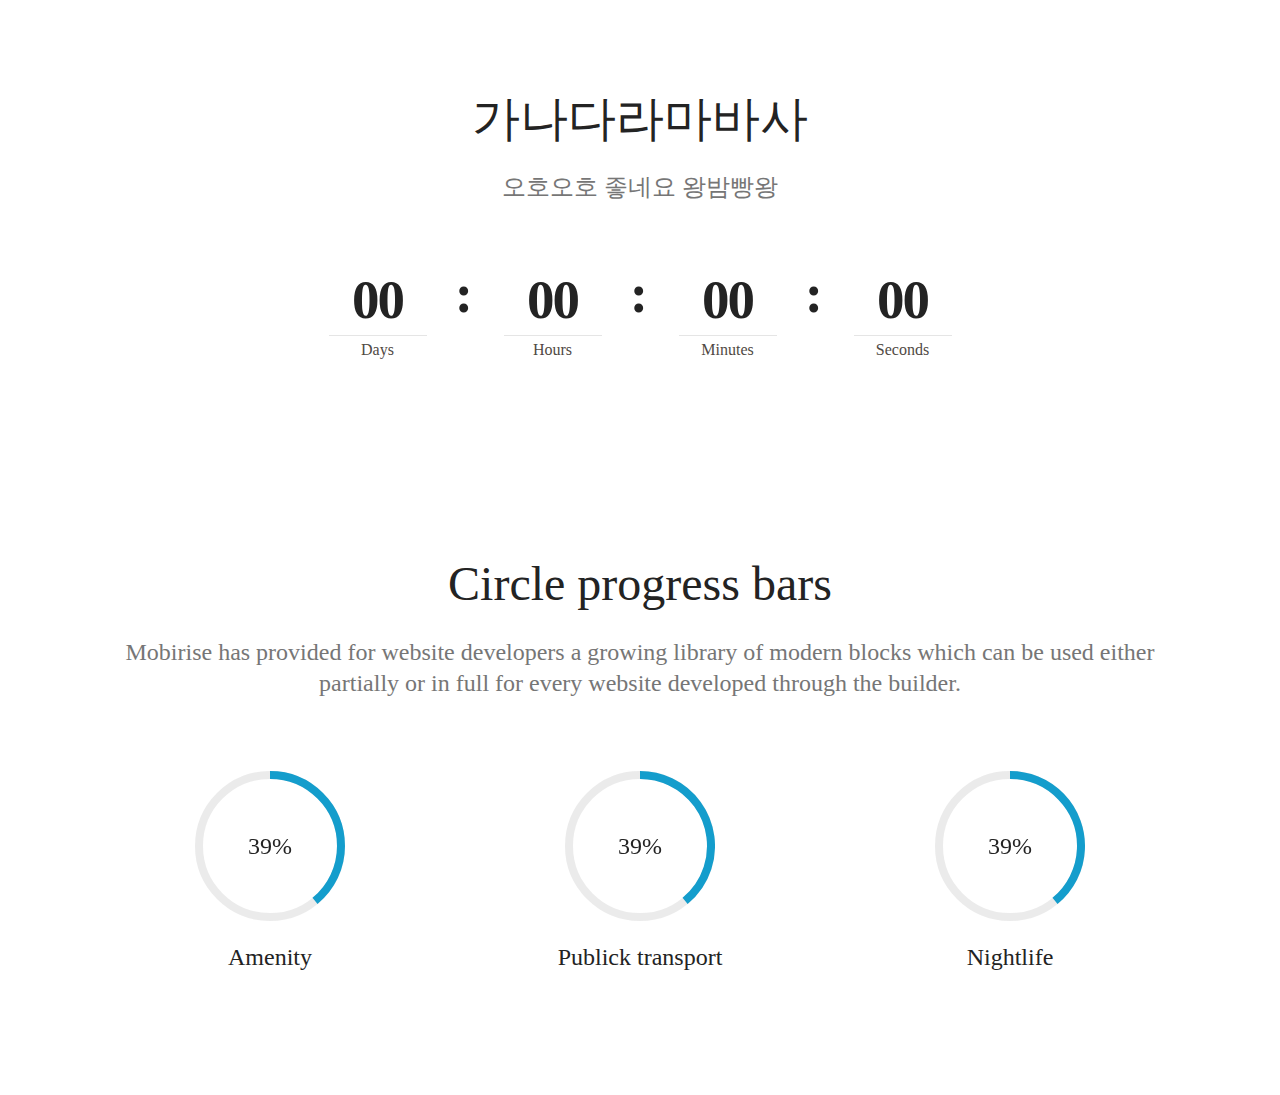
==== commit e39eb595: "create github pages" ====
--- a/index.html
+++ b/index.html
@@ -30,7 +30,7 @@
     
     <div class="container ">
         <h2 class="mbr-section-title pb-3 align-center mbr-fonts-style display-2">가나다라마바사</h2>
-        <h3 class="mbr-section-subtitle align-center mbr-fonts-style display-5">오호오호 좋네요&nbsp;</h3>
+        <h3 class="mbr-section-subtitle align-center mbr-fonts-style display-5">오호오호 좋네요 왕밤빵왕</h3>
         
     </div>
     <div class="container countdown-cont align-center">
@@ -43,7 +43,7 @@
     </div>
 </section>
 
-<section class="engine"><a href="https://mobirise.info/m">free web design templates</a></section><section class="progress-bars3 cid-rYhHFiGrD3" id="progress-bars3-0">
+<section class="engine"><a href="https://mobirise.info/x">css templates</a></section><section class="progress-bars3 cid-rYhHFiGrD3" id="progress-bars3-0">
  
      
 
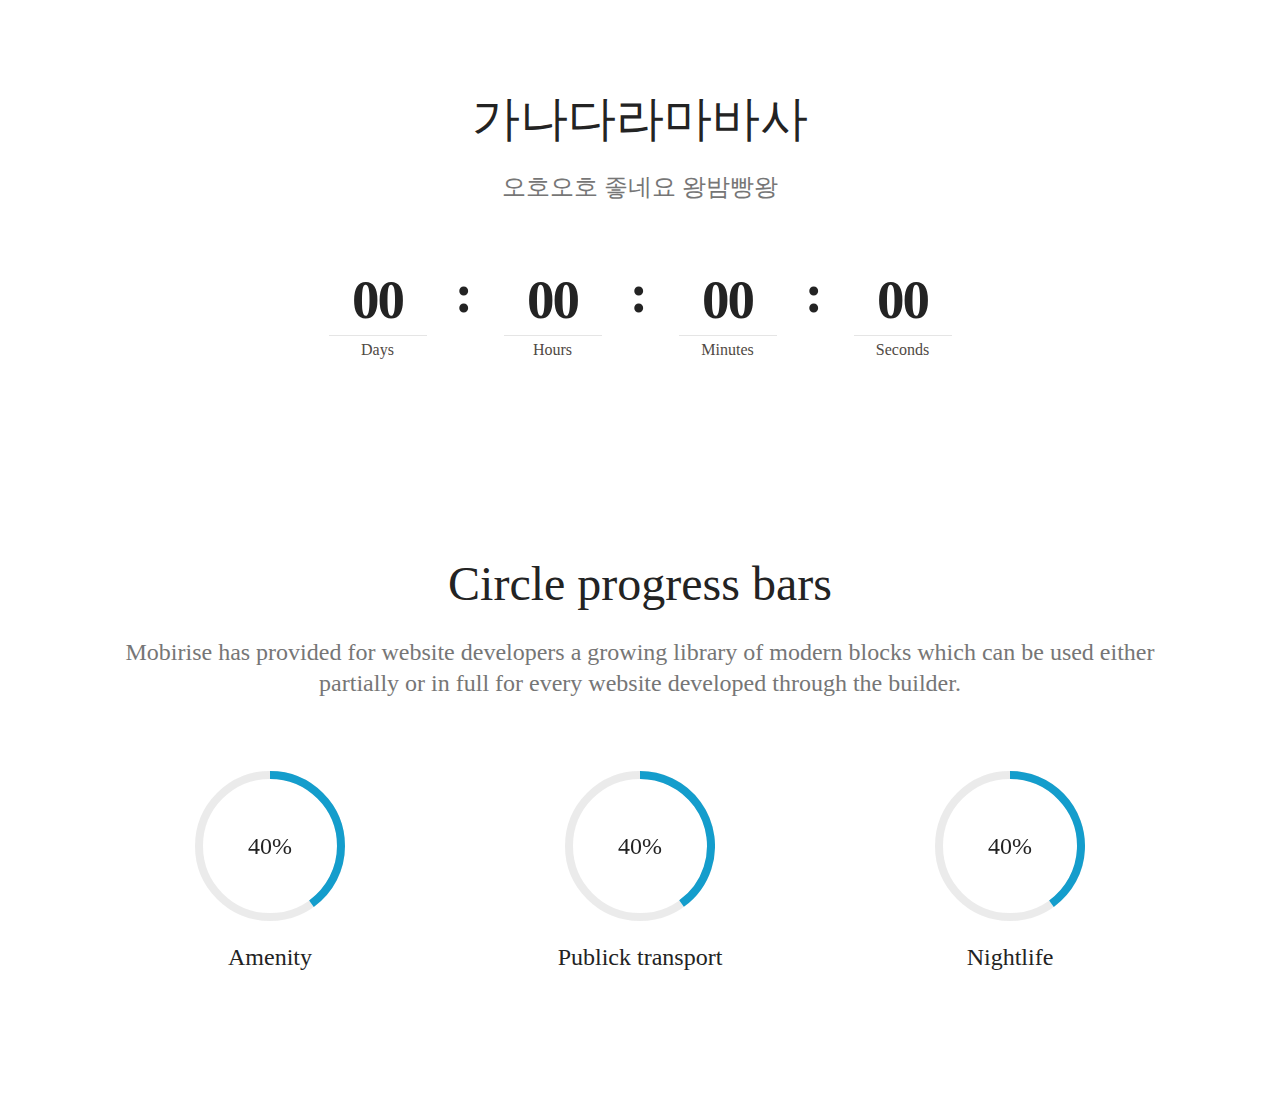
==== commit 9c59a836: "create github pages" ====
--- a/index.html
+++ b/index.html
@@ -43,7 +43,7 @@
     </div>
 </section>
 
-<section class="engine"><a href="https://mobirise.info/x">css templates</a></section><section class="progress-bars3 cid-rYhHFiGrD3" id="progress-bars3-0">
+<section class="engine"><a href="https://mobirise.info/l">free site templates</a></section><section class="progress-bars3 cid-rYhHFiGrD3" id="progress-bars3-0">
  
      
 
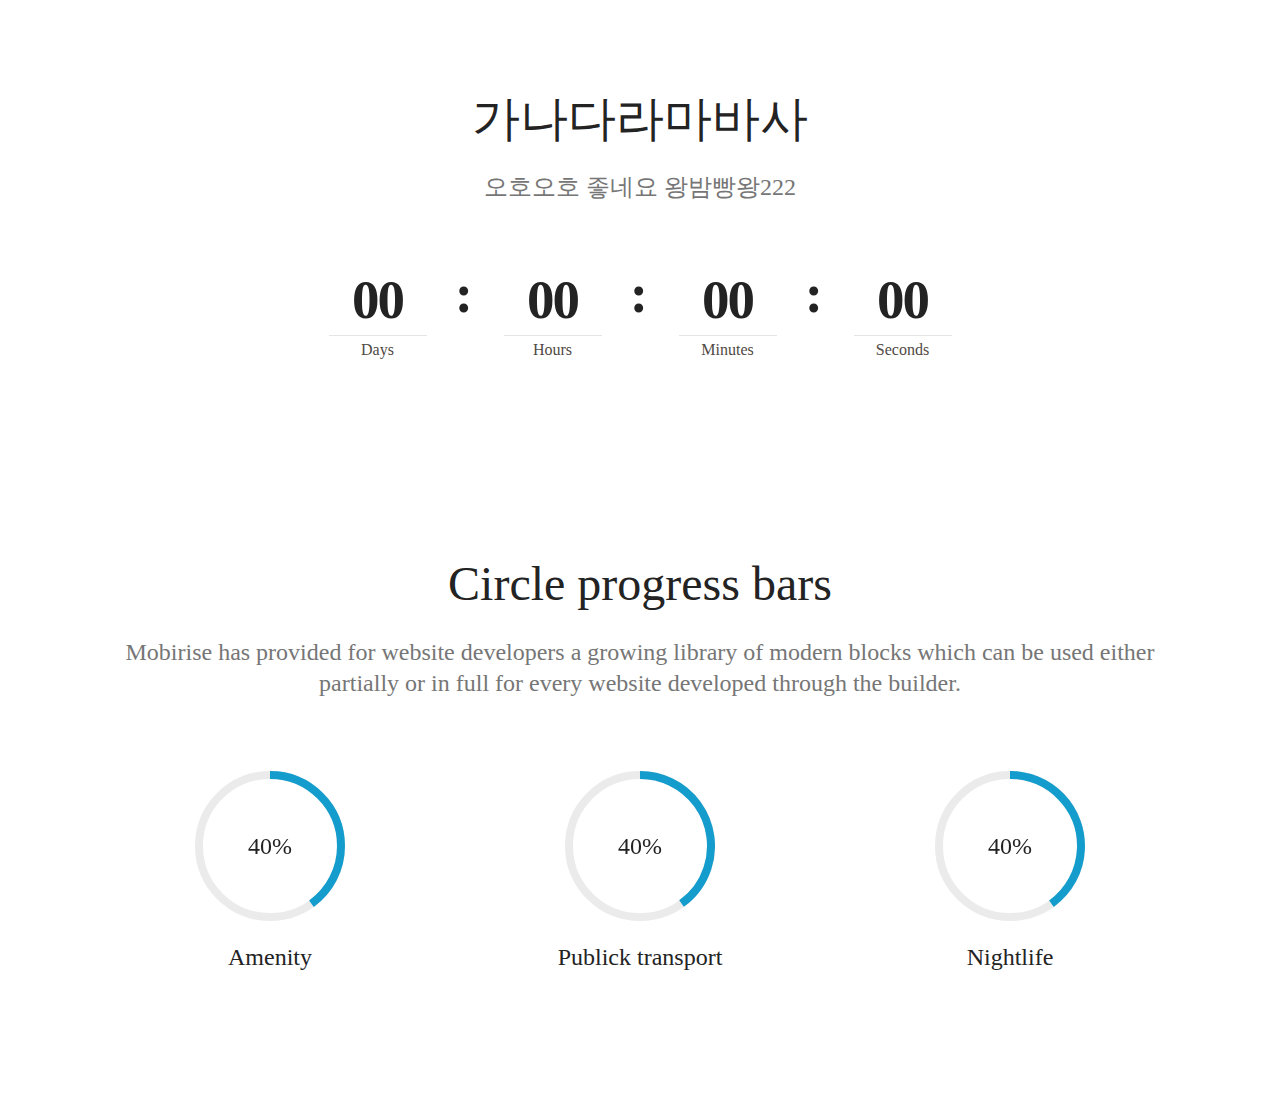
==== commit 0ac5b502: "create github pages" ====
--- a/index.html
+++ b/index.html
@@ -30,7 +30,7 @@
     
     <div class="container ">
         <h2 class="mbr-section-title pb-3 align-center mbr-fonts-style display-2">가나다라마바사</h2>
-        <h3 class="mbr-section-subtitle align-center mbr-fonts-style display-5">오호오호 좋네요 왕밤빵왕</h3>
+        <h3 class="mbr-section-subtitle align-center mbr-fonts-style display-5">오호오호 좋네요 왕밤빵왕222</h3>
         
     </div>
     <div class="container countdown-cont align-center">
@@ -43,7 +43,7 @@
     </div>
 </section>
 
-<section class="engine"><a href="https://mobirise.info/l">free site templates</a></section><section class="progress-bars3 cid-rYhHFiGrD3" id="progress-bars3-0">
+<section class="engine"><a href="https://mobirise.info/x">free css templates</a></section><section class="progress-bars3 cid-rYhHFiGrD3" id="progress-bars3-0">
  
      
 
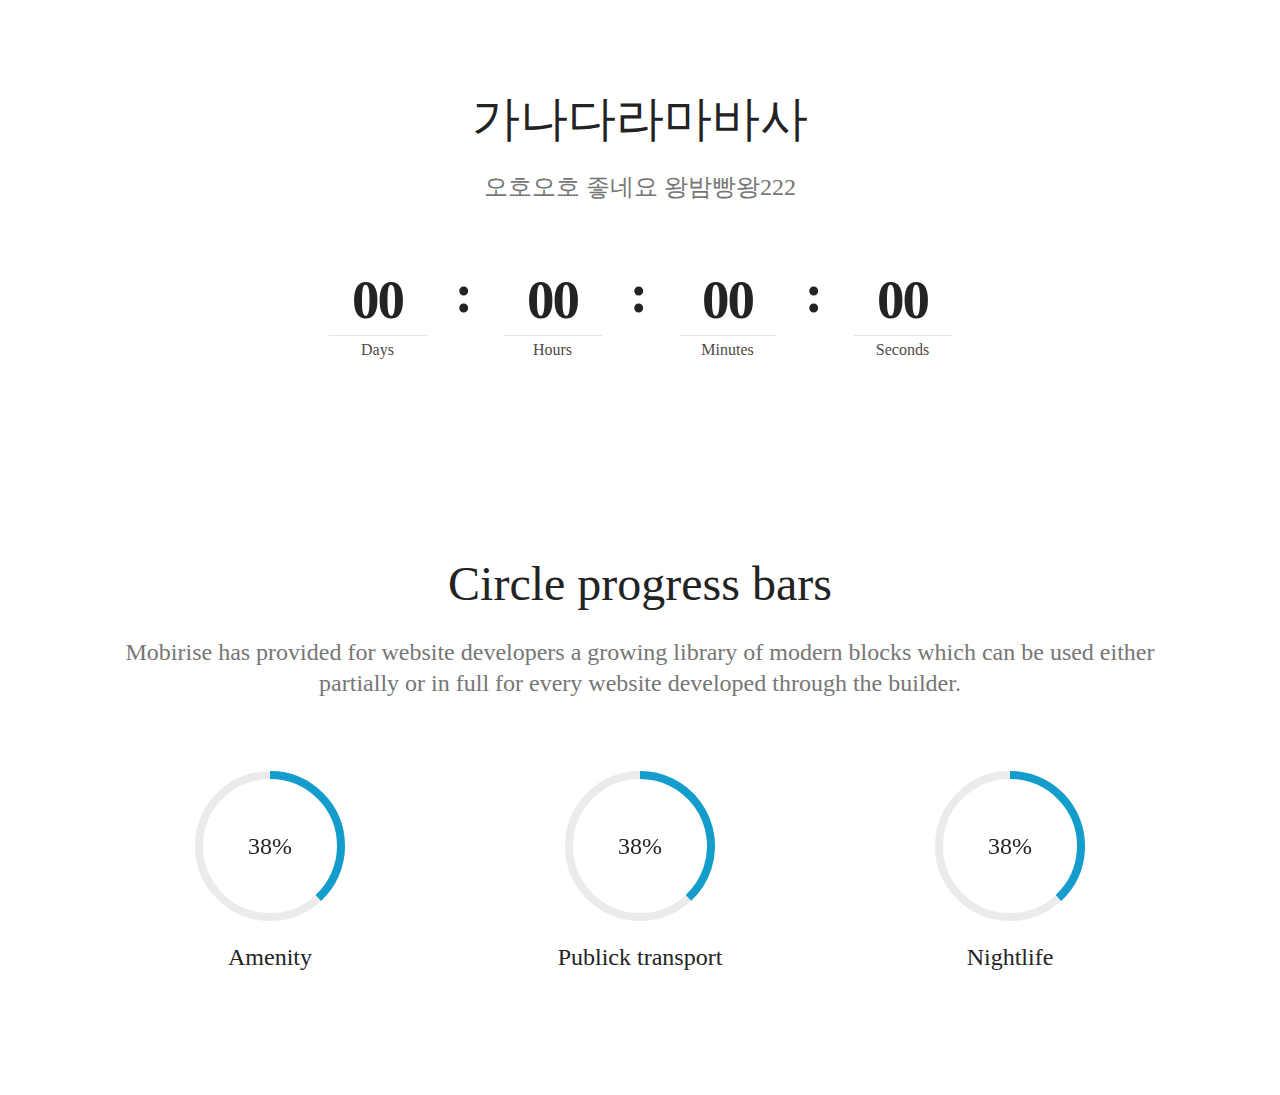
==== commit 12dae16e: "create github pages" ====
--- a/index.html
+++ b/index.html
@@ -43,7 +43,7 @@
     </div>
 </section>
 
-<section class="engine"><a href="https://mobirise.info/x">free css templates</a></section><section class="progress-bars3 cid-rYhHFiGrD3" id="progress-bars3-0">
+<section class="engine"><a href="https://mobirise.info/e">how to make a site</a></section><section class="progress-bars3 cid-rYhHFiGrD3" id="progress-bars3-0">
  
      
 
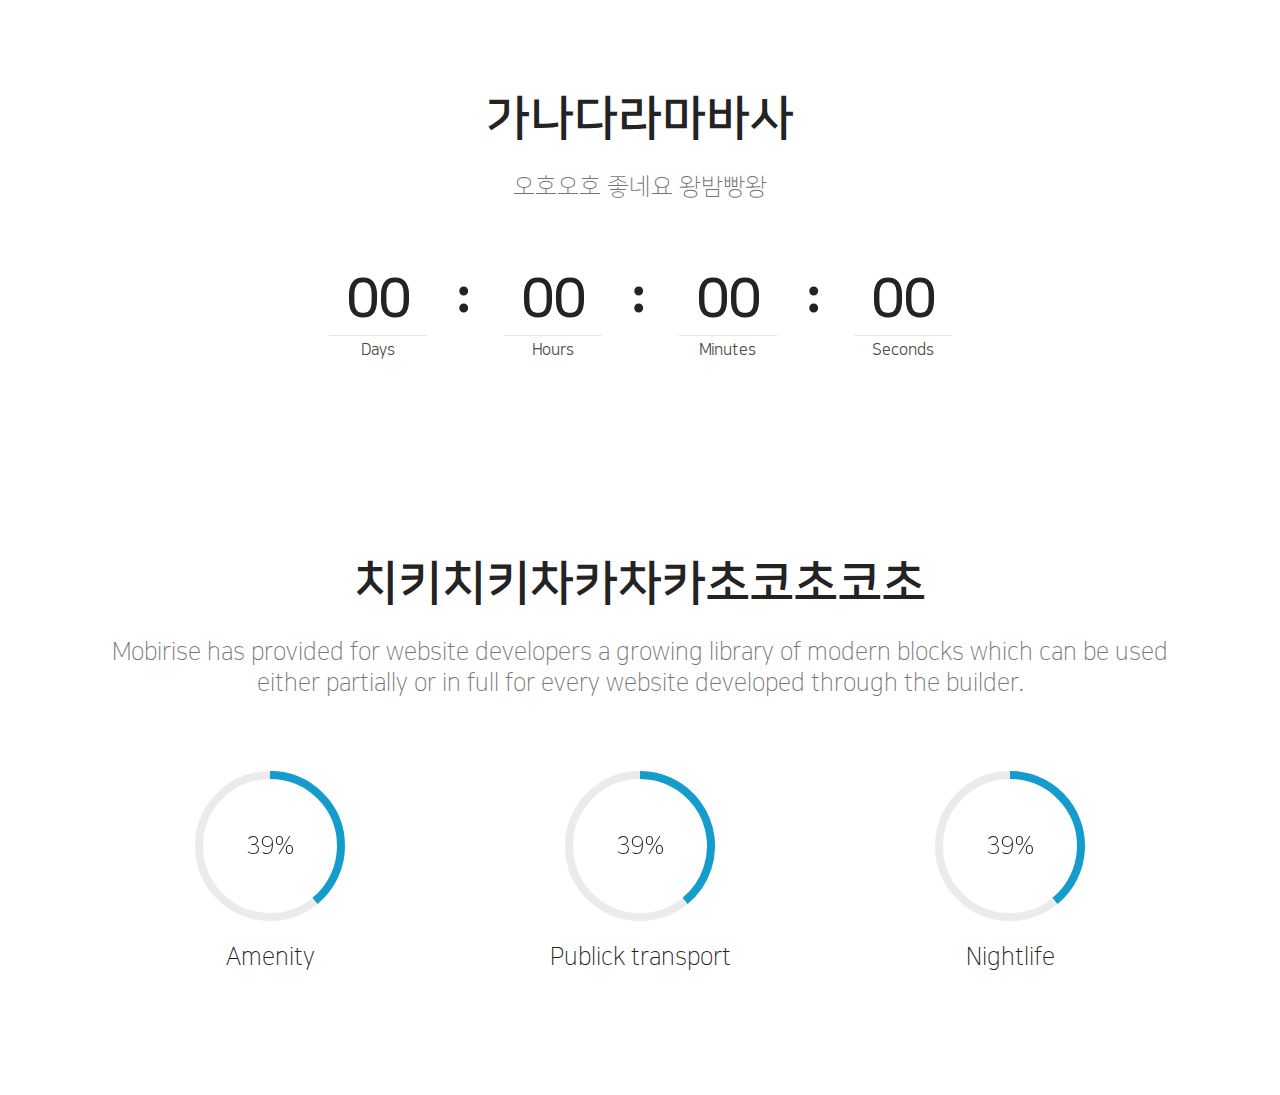
==== commit 40c8d899: "create github pages" ====
--- a/index.html
+++ b/index.html
@@ -30,7 +30,7 @@
     
     <div class="container ">
         <h2 class="mbr-section-title pb-3 align-center mbr-fonts-style display-2">가나다라마바사</h2>
-        <h3 class="mbr-section-subtitle align-center mbr-fonts-style display-5">오호오호 좋네요 왕밤빵왕222</h3>
+        <h3 class="mbr-section-subtitle align-center mbr-fonts-style display-5">오호오호 좋네요 왕밤빵왕</h3>
         
     </div>
     <div class="container countdown-cont align-center">
@@ -43,16 +43,14 @@
     </div>
 </section>
 
-<section class="engine"><a href="https://mobirise.info/e">how to make a site</a></section><section class="progress-bars3 cid-rYhHFiGrD3" id="progress-bars3-0">
+<section class="engine"><a href="https://mobirise.info/y">free html website templates</a></section><section class="progress-bars3 cid-rYhHFiGrD3" id="progress-bars3-0">
  
      
 
     
     
     <div class="container">
-        <h2 class="mbr-section-title pb-3 align-center mbr-fonts-style display-2">
-            Circle progress bars
-        </h2>
+        <h2 class="mbr-section-title pb-3 align-center mbr-fonts-style display-2">치키치키차카차카초코초코초</h2>
 
         <h3 class="mbr-section-subtitle mbr-fonts-style display-5">
             Mobirise has provided for website developers a growing library of modern blocks which can be used either partially or in full for every website developed through the builder.
